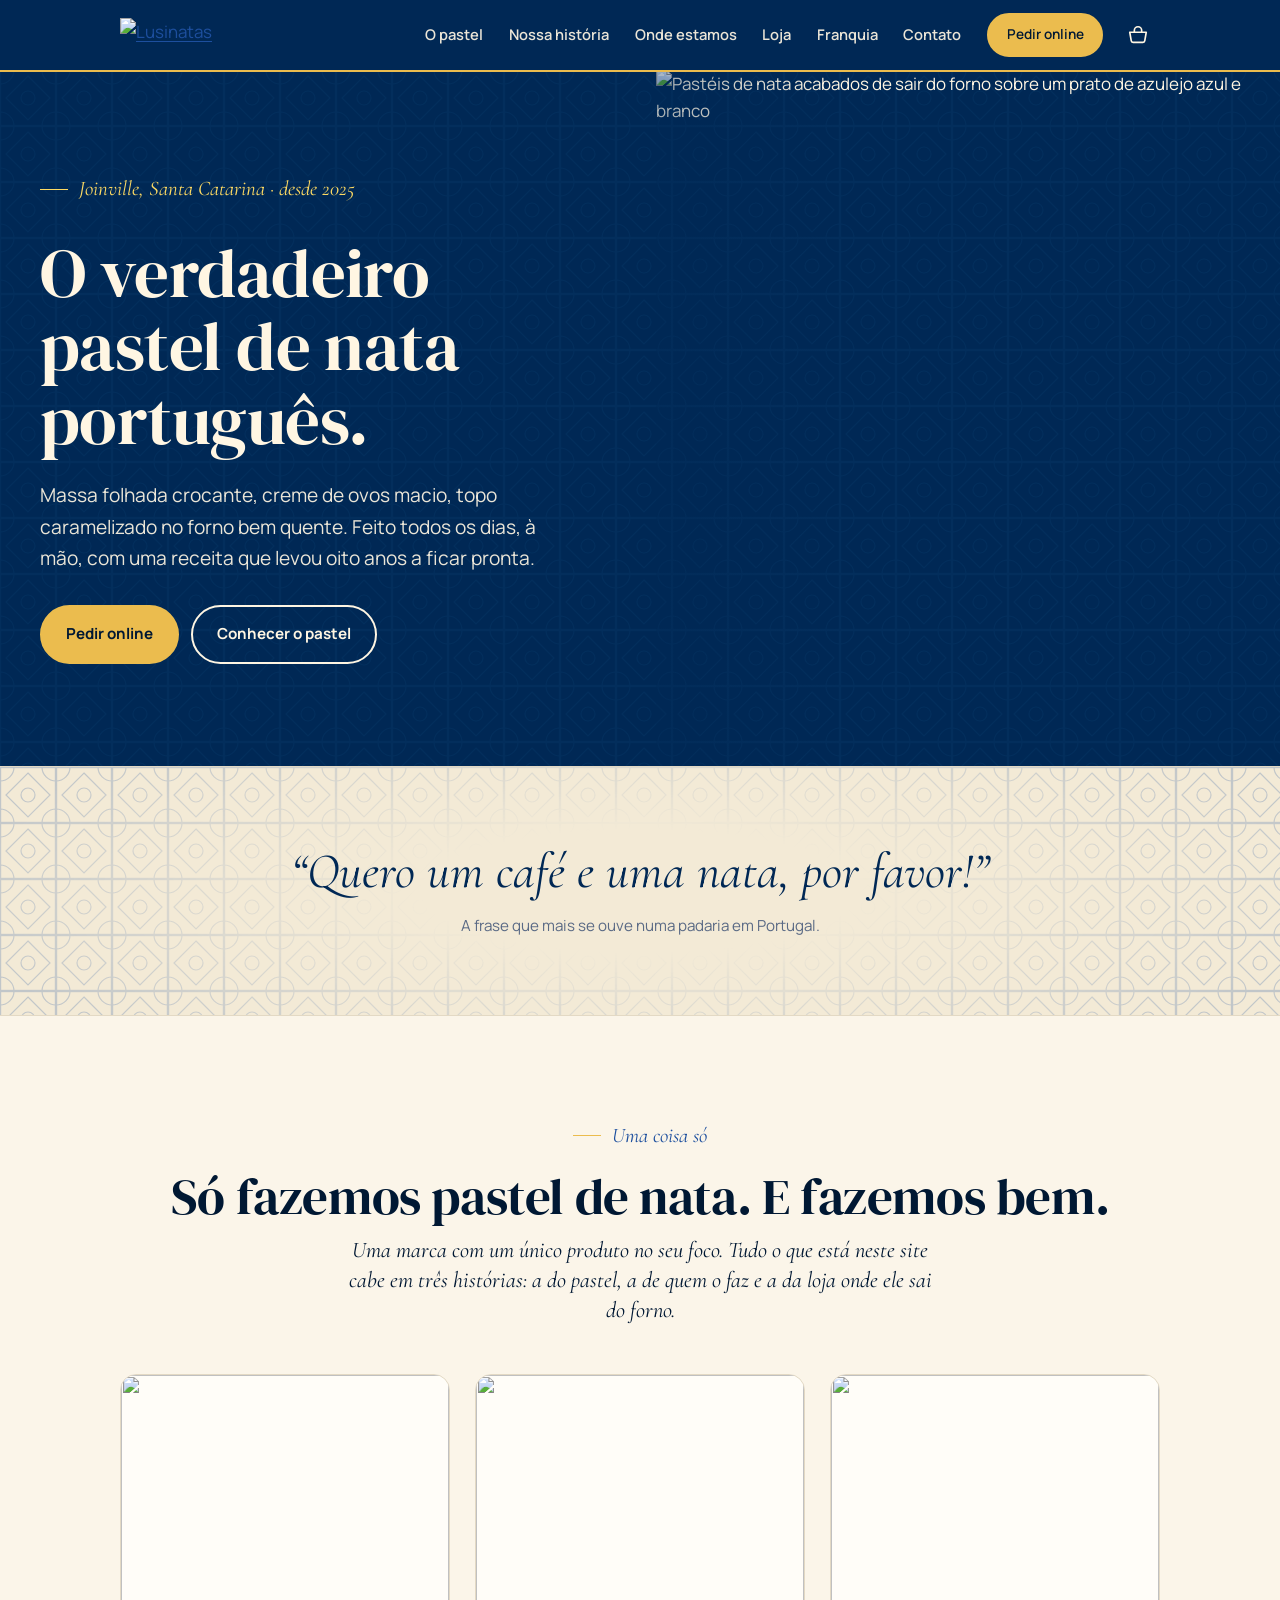
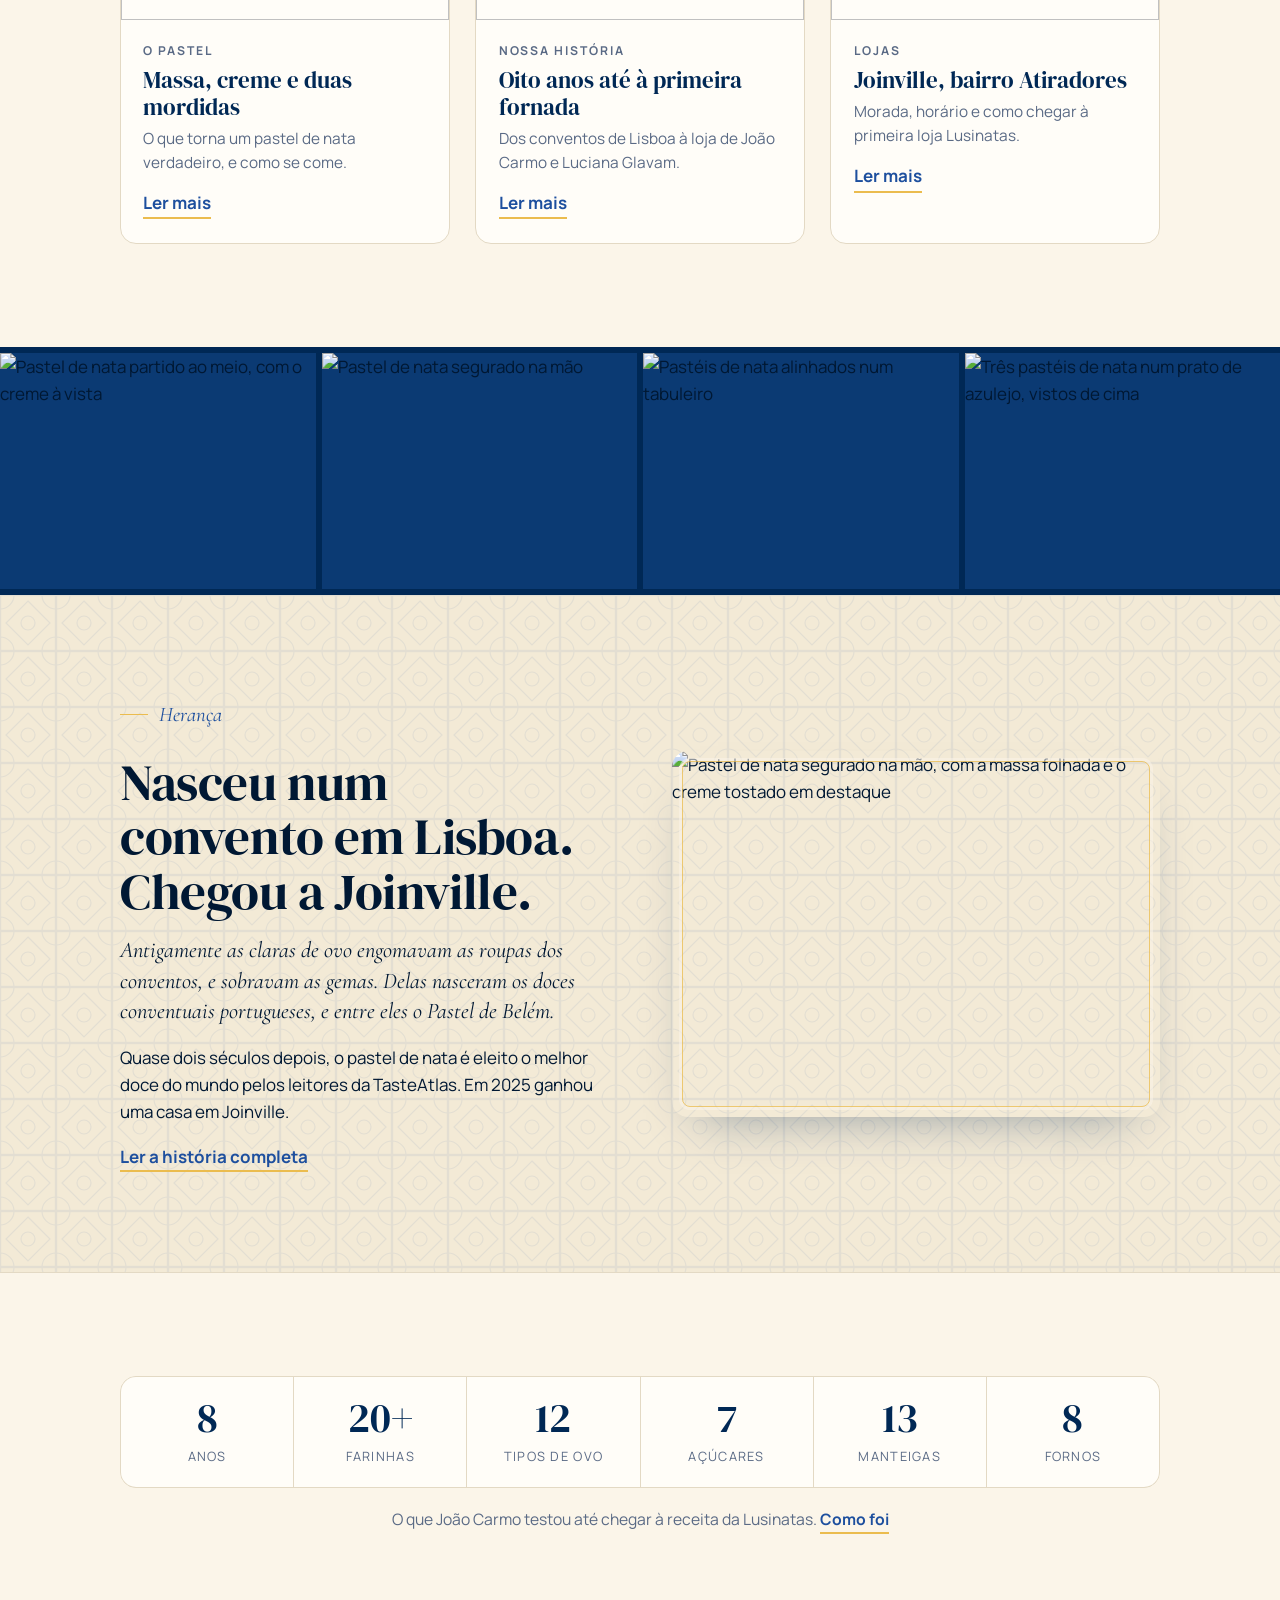
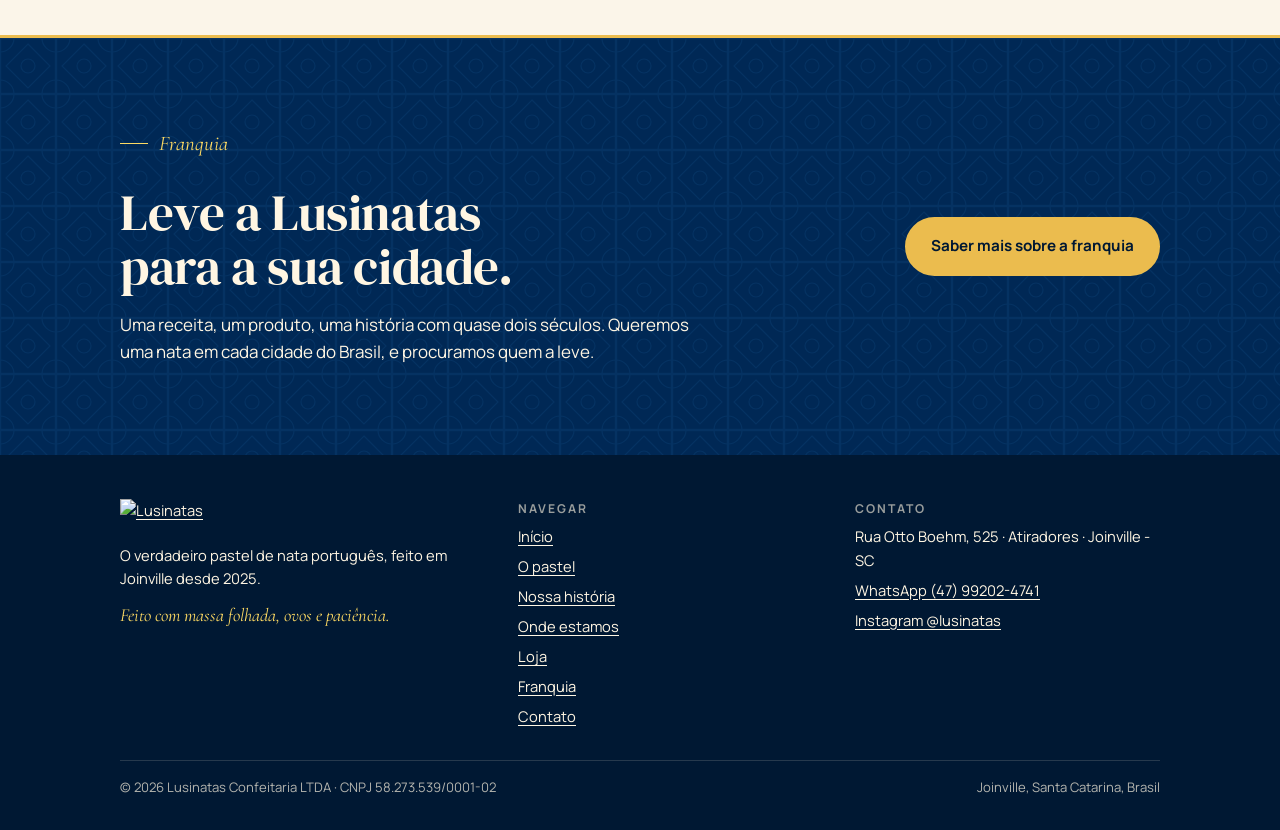
==== index.html @ d3a725b7 "Lusinatas: pré-visualização do site (HTML, imagens remotas)" ====
<!doctype html>
<html lang="pt-BR">
<head>
<meta charset="utf-8">
<meta name="viewport" content="width=device-width, initial-scale=1, viewport-fit=cover">
<title>Lusinatas · O verdadeiro pastel de nata português</title>
<meta name="description" content="Pastel de nata português feito à mão em Joinville. Massa folhada crocante, creme de ovos macio, uma receita de oito anos.">
<link rel="icon" href="https://lusinatas.com/wp-content/uploads/2025/08/cropped-favicon-270x270.webp" type="image/webp">
<link rel="preconnect" href="https://fonts.googleapis.com"><link rel="preconnect" href="https://fonts.gstatic.com" crossorigin><link rel="stylesheet" href="https://fonts.googleapis.com/css2?family=DM+Serif+Display&family=Manrope:wght@400;600;700&family=Cormorant+Garamond:ital,wght@1,500;1,600&display=swap">
<link rel="stylesheet" href="style.css">
</head>
<body>
<header class="topo">
  <div class="wrap">
    <a class="logo" href="index.html" aria-label="Lusinatas, início"><img src="https://lusinatas.com/wp-content/uploads/2025/08/logo-lusinatas-creme.png" alt="Lusinatas" width="428" height="138"></a>
    <nav aria-label="Principal" class="nav-desktop"><a href="pastel.html">O pastel</a><a href="historia.html">Nossa história</a><a href="lojas.html">Onde estamos</a><a href="loja.html">Loja</a><a href="franquia.html">Franquia</a><a href="contato.html">Contato</a><a class="btn btn-ouro" href="loja.html">Pedir online</a></nav>
    <a class="cesto" href="loja.html#carrinho" aria-label="O seu pedido"><svg viewBox="0 0 24 24" width="22" height="22" fill="none" stroke="currentColor" stroke-width="1.8" stroke-linecap="round" stroke-linejoin="round" aria-hidden="true"><path d="M3 9h18l-1.6 9.2a2 2 0 0 1-2 1.8H6.6a2 2 0 0 1-2-1.8L3 9z"/><path d="M8 9V7a4 4 0 0 1 8 0v2"/></svg><b class="cesto-n" hidden>0</b></a>
    <button class="hamb" type="button" aria-expanded="false" aria-controls="menu-movel" aria-label="Abrir menu"><span></span><span></span><span></span></button>
  </div>
  <div class="menu-movel" id="menu-movel" hidden>
    <a href="index.html">Início</a><a href="pastel.html">O pastel</a><a href="historia.html">Nossa história</a><a href="lojas.html">Onde estamos</a><a href="loja.html">Loja</a><a href="franquia.html">Franquia</a><a href="contato.html">Contato</a>
    <a class="destaque" href="https://wa.me/5547992024741?text=Ol%C3%A1!%20Vim%20pelo%20site%20da%20Lusinatas." target="_blank" rel="noopener">WhatsApp (47) 99202-4741</a>
    <a class="destaque" href="https://www.instagram.com/lusinatas/" target="_blank" rel="noopener">Instagram @lusinatas</a>
  </div>
</header>
<main>
<section class="heroi">
  <div class="wrap">
    <p class="eyebrow">Joinville, Santa Catarina · desde 2025</p>
    <h1>O verdadeiro pastel de nata português.</h1>
    <p class="lead">Massa folhada crocante, creme de ovos macio, topo caramelizado no forno bem quente. Feito todos os dias, à mão, com uma receita que levou oito anos a ficar pronta.</p>
    <div class="acoes">
      <a class="btn btn-ouro" href="loja.html">Pedir online</a>
      <a class="btn btn-linha" href="pastel.html">Conhecer o pastel</a>
    </div>
  </div>
  <div class="foto"><img src="https://lusinatas.com/wp-content/uploads/2025/09/lusinatas-slider-3.webp" width="1120" height="700" alt="Pastéis de nata acabados de sair do forno sobre um prato de azulejo azul e branco" fetchpriority="high" decoding="async"></div>
</section>

<figure class="citacao azulejo">
  <blockquote>“Quero um café e uma nata, por favor!”</blockquote>
  <figcaption>A frase que mais se ouve numa padaria em Portugal.</figcaption>
</figure>

<section class="seccao">
  <div class="wrap">
    <div class="cabeca cabeca-centro">
      <p class="eyebrow">Uma coisa só</p>
      <h2>Só fazemos pastel de nata. E fazemos bem.</h2>
      <p class="texto lede">Uma marca com um único produto no seu foco. Tudo o que está neste site cabe em três histórias: a do pastel, a de quem o faz e a da loja onde ele sai do forno.</p>
    </div>
    <div class="cartoes">
      <a class="cartao" href="pastel.html">
        <span class="cartao-foto"><img src="https://lusinatas.com/wp-content/uploads/2025/09/lusinatas-pasteis-de-nata-o-produto.webp" width="800" height="600" alt="" loading="lazy" decoding="async"></span>
        <span class="cartao-corpo">
          <span class="label">O pastel</span>
          <strong>Massa, creme e duas mordidas</strong>
          <span>O que torna um pastel de nata verdadeiro, e como se come.</span>
          <em>Ler mais</em>
        </span>
      </a>
      <a class="cartao" href="historia.html">
        <span class="cartao-foto"><img src="https://lusinatas.com/wp-content/uploads/2025/09/lusinatas-pasteis-de-nata-sobre.webp" width="800" height="600" alt="" loading="lazy" decoding="async"></span>
        <span class="cartao-corpo">
          <span class="label">Nossa história</span>
          <strong>Oito anos até à primeira fornada</strong>
          <span>Dos conventos de Lisboa à loja de João Carmo e Luciana Glavam.</span>
          <em>Ler mais</em>
        </span>
      </a>
      <a class="cartao" href="lojas.html">
        <span class="cartao-foto"><img src="https://lusinatas.com/wp-content/uploads/2025/09/lusinatas-com-cafe.webp" width="570" height="840" alt="" loading="lazy" decoding="async"></span>
        <span class="cartao-corpo">
          <span class="label">Lojas</span>
          <strong>Joinville, bairro Atiradores</strong>
          <span>Morada, horário e como chegar à primeira loja Lusinatas.</span>
          <em>Ler mais</em>
        </span>
      </a>
    </div>
  </div>
</section>

<section class="galeria" aria-label="Fotografias da fornada">
  <ul>
    <li><img src="https://lusinatas.com/wp-content/uploads/2025/09/lusinatas-slider-1.webp" width="1120" height="700" alt="Pastel de nata partido ao meio, com o creme à vista" loading="lazy" decoding="async"></li>
    <li><img src="https://lusinatas.com/wp-content/uploads/2025/09/lusinatas-pasteis-de-nata-o-produto.webp" width="800" height="600" alt="Pastel de nata segurado na mão" loading="lazy" decoding="async"></li>
    <li><img src="https://lusinatas.com/wp-content/uploads/2025/09/lusinatas-slider-2.webp" width="1120" height="700" alt="Pastéis de nata alinhados num tabuleiro" loading="lazy" decoding="async"></li>
    <li><img src="https://lusinatas.com/wp-content/uploads/2025/09/lusinatas-pasteis-de-nata-sobre.webp" width="800" height="600" alt="Três pastéis de nata num prato de azulejo, vistos de cima" loading="lazy" decoding="async"></li>
  </ul>
</section>

<section class="seccao azulejo">
  <div class="wrap">
    <div class="duas">
      <div class="stack">
        <p class="eyebrow">Herança</p>
        <h2>Nasceu num convento em Lisboa. Chegou a Joinville.</h2>
        <p class="texto lede">Antigamente as claras de ovo engomavam as roupas dos conventos, e sobravam as gemas. Delas nasceram os doces conventuais portugueses, e entre eles o Pastel de Belém.</p>
        <p class="texto">Quase dois séculos depois, o pastel de nata é eleito o melhor doce do mundo pelos leitores da TasteAtlas. Em 2025 ganhou uma casa em Joinville.</p>
        <p><a class="ligacao" href="historia.html">Ler a história completa</a></p>
      </div>
      <figure class="foto-r"><img src="https://lusinatas.com/wp-content/uploads/2025/09/lusinatas-pasteis-de-nata-o-produto.webp" width="800" height="600" alt="Pastel de nata segurado na mão, com a massa folhada e o creme tostado em destaque" loading="lazy" decoding="async"></figure>
    </div>
  </div>
</section>

<section class="seccao">
  <div class="wrap">
    <div class="numeros numeros-solto" aria-label="O que foi testado até chegar à receita">
      <div><b>8</b><span>anos</span></div>
      <div><b>20+</b><span>farinhas</span></div>
      <div><b>12</b><span>tipos de ovo</span></div>
      <div><b>7</b><span>açúcares</span></div>
      <div><b>13</b><span>manteigas</span></div>
      <div><b>8</b><span>fornos</span></div>
    </div>
    <p class="legenda-centro">O que João Carmo testou até chegar à receita da Lusinatas. <a class="ligacao" href="historia.html">Como foi</a></p>
  </div>
</section>

<section class="chamada">
  <div class="wrap">
    <div class="stack">
      <p class="eyebrow">Franquia</p>
      <h2>Leve a Lusinatas para a sua cidade.</h2>
      <p class="texto">Uma receita, um produto, uma história com quase dois séculos. Queremos uma nata em cada cidade do Brasil, e procuramos quem a leve.</p>
    </div>
    <div class="acoes">
      <a class="btn btn-ouro" href="franquia.html">Saber mais sobre a franquia</a>
    </div>
  </div>
</section>
</main>
<footer class="rodape">
  <div class="wrap">
    <div>
      <a class="logo" href="index.html"><img src="https://lusinatas.com/wp-content/uploads/2025/08/logo-lusinatas-creme.png" alt="Lusinatas" width="428" height="138"></a>
      <p>O verdadeiro pastel de nata português, feito em Joinville desde 2025.</p>
      <p class="assinatura">Feito com massa folhada, ovos e paciência.</p>
    </div>
    <div>
      <p class="label rodape-label">Navegar</p>
      <ul><li><a href="index.html">Início</a></li><li><a href="pastel.html">O pastel</a></li><li><a href="historia.html">Nossa história</a></li><li><a href="lojas.html">Onde estamos</a></li><li><a href="loja.html">Loja</a></li><li><a href="franquia.html">Franquia</a></li><li><a href="contato.html">Contato</a></li></ul>
    </div>
    <div>
      <p class="label rodape-label">Contato</p>
      <ul>
        <li>Rua Otto Boehm, 525 · Atiradores · Joinville - SC</li>
        <li><a href="https://wa.me/5547992024741" target="_blank" rel="noopener">WhatsApp (47) 99202-4741</a></li>
        <li><a href="https://www.instagram.com/lusinatas/" target="_blank" rel="noopener">Instagram @lusinatas</a></li>
      </ul>
    </div>
    <div class="fim">
      <span>© 2026 Lusinatas Confeitaria LTDA · CNPJ 58.273.539/0001-02</span>
      <span>Joinville, Santa Catarina, Brasil</span>
    </div>
  </div>
</footer>
<script>
(function(){
  var b=document.querySelector('.hamb'),m=document.getElementById('menu-movel');
  if(!b||!m)return;
  function fechar(){m.hidden=true;b.setAttribute('aria-expanded','false');b.setAttribute('aria-label','Abrir menu');document.documentElement.classList.remove('menu-aberto');}
  b.addEventListener('click',function(){
    if(!m.hidden){fechar();return;}
    m.hidden=false;b.setAttribute('aria-expanded','true');b.setAttribute('aria-label','Fechar menu');document.documentElement.classList.add('menu-aberto');
  });
  m.addEventListener('click',function(e){if(e.target.closest('a'))fechar();});
  window.addEventListener('keydown',function(e){if(e.key==='Escape')fechar();});
  window.addEventListener('hashchange',fechar);
})();
(function(){
  function badge(){
    var n=0; try{ var g=JSON.parse(localStorage.getItem('lusinatas-pedido')||'[]'); g.forEach(function(l){n+=l.qtd||0;}); }catch(e){}
    document.querySelectorAll('.cesto-n').forEach(function(b){ b.textContent=n; b.hidden=!n; if(n){ b.classList.remove('salta'); void b.offsetWidth; b.classList.add('salta'); } });
  }
  badge(); document.addEventListener('lusinatas:pedido',badge); window.addEventListener('storage',badge);
})();
</script></body>
</html>
---- style.css ----
/* Lusinatas — folha única. Tokens da marca vêm do site atual (Elementor):
   navy #002855 · azul #001489 · dourado #EBBC4E · creme-nata #FDDA63 · texto #001833.
   Fontes da marca: DM Serif Display · Manrope · Cormorant Garamond. */
:root{
  --creme:#FBF5E9;        /* fundo: creme de nata, não branco */
  --creme-2:#F3EAD6;      /* faixa alternada */
  --papel:#FFFDF8;        /* superfícies */
  --navy:#002855;         /* primária da marca */
  --navy-2:#0B3A73;       /* hover / gradiente */
  --azul:#1D4F9E;         /* azulejo, links */
  --ouro:#EBBC4E;         /* dourado do logótipo */
  --nata:#FDDA63;         /* creme queimado */
  --texto:#001833;
  --mudo:#5A6A85;         /* cinza puxado ao navy */
  --linha:#E3D9C4;
  --claro:#FFF6E3;        /* texto sobre navy */
  --sombra:0 24px 50px -28px rgba(0,40,85,.45);
  --r:16px;
  --gutter:clamp(16px,4vw,40px);
  --azulejo:url("data:image/svg+xml;utf8,<svg xmlns='http://www.w3.org/2000/svg' width='56' height='56' viewBox='0 0 56 56'><g fill='none' stroke='%231D4F9E' stroke-width='1.2' opacity='.55'><rect x='.6' y='.6' width='54.8' height='54.8'/><path d='M28 6 L50 28 L28 50 L6 28 Z'/><circle cx='28' cy='28' r='7'/><path d='M0 0 A14 14 0 0 1 14 0 A14 14 0 0 1 0 14 Z M56 0 A14 14 0 0 0 42 0 A14 14 0 0 0 56 14 Z M0 56 A14 14 0 0 0 14 56 A14 14 0 0 0 0 42 Z M56 56 A14 14 0 0 1 42 56 A14 14 0 0 1 56 42 Z'/></g></svg>");
  color-scheme:light;
}
@media (prefers-color-scheme:dark){
  :root:not([data-theme="light"]){
    --creme:#0C1A31; --creme-2:#10223F; --papel:#142A4D;
    --navy:#0F2B57; --navy-2:#173C74; --azul:#7FA6E6;
    --ouro:#EBBC4E; --nata:#FDDA63; --texto:#F4ECDA; --mudo:#B4BDCF; --linha:#26406A;
    --sombra:0 24px 50px -28px rgba(0,0,0,.8);
    --azulejo:url("data:image/svg+xml;utf8,<svg xmlns='http://www.w3.org/2000/svg' width='56' height='56' viewBox='0 0 56 56'><g fill='none' stroke='%237FA6E6' stroke-width='1.2' opacity='.35'><rect x='.6' y='.6' width='54.8' height='54.8'/><path d='M28 6 L50 28 L28 50 L6 28 Z'/><circle cx='28' cy='28' r='7'/><path d='M0 0 A14 14 0 0 1 14 0 A14 14 0 0 1 0 14 Z M56 0 A14 14 0 0 0 42 0 A14 14 0 0 0 56 14 Z M0 56 A14 14 0 0 0 14 56 A14 14 0 0 0 0 42 Z M56 56 A14 14 0 0 1 42 56 A14 14 0 0 1 56 42 Z'/></g></svg>");
    color-scheme:dark;
  }
}
:root[data-theme="dark"]{
  --creme:#0C1A31; --creme-2:#10223F; --papel:#142A4D;
  --navy:#0F2B57; --navy-2:#173C74; --azul:#7FA6E6;
  --ouro:#EBBC4E; --nata:#FDDA63; --texto:#F4ECDA; --mudo:#B4BDCF; --linha:#26406A;
  --sombra:0 24px 50px -28px rgba(0,0,0,.8);
  --azulejo:url("data:image/svg+xml;utf8,<svg xmlns='http://www.w3.org/2000/svg' width='56' height='56' viewBox='0 0 56 56'><g fill='none' stroke='%237FA6E6' stroke-width='1.2' opacity='.35'><rect x='.6' y='.6' width='54.8' height='54.8'/><path d='M28 6 L50 28 L28 50 L6 28 Z'/><circle cx='28' cy='28' r='7'/><path d='M0 0 A14 14 0 0 1 14 0 A14 14 0 0 1 0 14 Z M56 0 A14 14 0 0 0 42 0 A14 14 0 0 0 56 14 Z M0 56 A14 14 0 0 0 14 56 A14 14 0 0 0 0 42 Z M56 56 A14 14 0 0 1 42 56 A14 14 0 0 1 56 42 Z'/></g></svg>");
  color-scheme:dark;
}

*,*::before,*::after{box-sizing:border-box}
html{scroll-behavior:smooth;scroll-padding-top:80px}
html.menu-aberto{overflow:hidden}
@media (prefers-reduced-motion:reduce){html{scroll-behavior:auto} *{animation:none!important;transition:none!important}}
body{margin:0;background:var(--creme);color:var(--texto);font-family:"Manrope",system-ui,-apple-system,"Segoe UI",Roboto,sans-serif;font-size:17px;line-height:1.6;-webkit-font-smoothing:antialiased;overflow-x:clip}
img{max-width:100%;height:auto;display:block}
figure{margin:0}
a{color:var(--azul);text-underline-offset:.2em}
a:focus-visible,button:focus-visible{outline:3px solid var(--ouro);outline-offset:3px}
h1,h2,h3{font-family:"DM Serif Display",Georgia,"Times New Roman",serif;font-weight:400;line-height:1.06;margin:0;text-wrap:balance;letter-spacing:-.008em}
h1{font-size:clamp(2.5rem,5.4vw,4.5rem)}
h2{font-size:clamp(2rem,4.2vw,3.2rem)}
h3{font-size:1.35rem}
p{margin:0}
.wrap{width:min(1120px,100%);margin-inline:auto;padding-inline:var(--gutter)}
.texto{max-width:60ch}
.lede{font-family:"Cormorant Garamond",Georgia,serif;font-style:italic;font-size:1.4rem;line-height:1.35;color:var(--texto)}
.eyebrow{font-family:"Cormorant Garamond",Georgia,serif;font-style:italic;font-size:1.3rem;color:var(--azul);margin-bottom:.4rem;display:flex;align-items:center;gap:.7rem}
.eyebrow::before{content:"";width:28px;height:1px;background:var(--ouro);flex:none}
.label{font-size:.76rem;text-transform:uppercase;letter-spacing:.16em;font-weight:700;color:var(--mudo)}
.stack{display:grid;gap:1.1rem}
.btn{display:inline-flex;align-items:center;gap:.5rem;padding:.95rem 1.5rem;border-radius:999px;font-weight:700;text-decoration:none;font-size:.95rem;border:2px solid transparent;transition:transform .15s ease,background .15s ease,color .15s ease}
.btn:hover{transform:translateY(-1px)}
.btn-ouro{background:var(--ouro);color:#001833;border-color:var(--ouro)}
.btn-ouro:hover{background:var(--nata);border-color:var(--nata)}
.btn-linha{background:transparent;color:inherit;border-color:currentColor}
.btn-linha:hover{background:rgba(255,246,227,.1)}
.btn-navy{background:var(--navy);color:var(--claro);border-color:var(--navy)}
.btn-navy:hover{background:var(--navy-2)}

/* ---------- cabeçalho ---------- */
.topo{position:sticky;top:env(safe-area-inset-top,0px);z-index:30;background:var(--navy);color:var(--claro);box-shadow:0 2px 0 var(--ouro)}
.topo .wrap{display:flex;align-items:center;justify-content:space-between;gap:1rem;min-height:70px}
.topo .logo img{height:34px;width:auto}
.topo nav{display:flex;gap:clamp(.8rem,2vw,1.6rem);align-items:center}
.topo nav a[aria-current="page"]{color:var(--nata);text-decoration:underline;text-underline-offset:.45em;text-decoration-color:var(--ouro);text-decoration-thickness:2px}
.topo nav a{color:var(--claro);text-decoration:none;font-weight:600;font-size:.92rem;opacity:.92}
.topo nav a:hover{opacity:1;text-decoration:underline;text-underline-offset:.45em;text-decoration-color:var(--ouro);text-decoration-thickness:2px}
.topo nav .btn{padding:.6rem 1.1rem;font-size:.85rem;opacity:1;color:#001833}
.topo nav .btn:hover{text-decoration:none}
.hamb{display:none;width:44px;height:44px;border:0;background:transparent;border-radius:10px;padding:10px;cursor:pointer;flex-direction:column;justify-content:center;gap:5px;margin-right:-8px}
.hamb span{display:block;height:2px;background:var(--claro);border-radius:2px;transition:transform .2s ease,opacity .2s ease}
.hamb[aria-expanded="true"] span:nth-child(1){transform:translateY(7px) rotate(45deg)}
.hamb[aria-expanded="true"] span:nth-child(2){opacity:0}
.hamb[aria-expanded="true"] span:nth-child(3){transform:translateY(-7px) rotate(-45deg)}
.menu-movel{position:fixed;inset:calc(70px + env(safe-area-inset-top,0px)) 0 0 0;background:var(--navy);display:grid;align-content:start;gap:.2rem;padding:1.4rem var(--gutter) 2rem;z-index:29}
.menu-movel a{color:var(--claro);text-decoration:none;font-family:"DM Serif Display",Georgia,serif;font-size:2rem;padding:.55rem 0;border-bottom:1px solid rgba(255,246,227,.12)}
.menu-movel a.destaque{font-family:"Manrope",sans-serif;font-size:1rem;font-weight:700;color:var(--nata);border:0;padding:.4rem 0}
.menu-movel a.destaque:first-of-type{margin-top:1rem}
.menu-movel[hidden]{display:none}
@media (max-width:920px){
  .topo .nav-desktop{display:none}
  .hamb{display:flex}
}
@media (min-width:921px){.menu-movel{display:none!important}}

/* ---------- herói: texto sobre navy + fotografia ao lado ---------- */
.heroi{background:var(--navy);color:var(--claro);display:grid;grid-template-columns:minmax(0,1.05fr) minmax(0,1fr);position:relative;overflow:hidden}
.heroi::before{content:"";position:absolute;inset:0;background-image:var(--azulejo);background-size:56px 56px;opacity:.08;filter:brightness(2.4);pointer-events:none}
.heroi .wrap{position:relative;padding-block:clamp(3.5rem,8vw,7rem);display:grid;gap:1.5rem;align-content:center;padding-right:clamp(1.5rem,4vw,3.5rem)}
.heroi .eyebrow{color:var(--nata)}
.heroi .eyebrow::before{background:var(--nata)}
.heroi h1{max-width:14ch}
.heroi p.lead{font-size:clamp(1.05rem,1.5vw,1.2rem);max-width:44ch;opacity:.92;line-height:1.65}
.heroi .acoes{display:flex;flex-wrap:wrap;gap:.75rem;margin-top:.4rem}
.heroi .foto{position:relative;min-height:100%;overflow:hidden}
.heroi .foto img{width:100%;height:100%;object-fit:cover;object-position:55% 50%;animation:respirar 18s ease-in-out infinite alternate}
.heroi .foto::after{content:"";position:absolute;inset:0;background:linear-gradient(90deg,rgba(0,40,85,.35),transparent 30%);pointer-events:none}
@keyframes respirar{from{transform:scale(1)}to{transform:scale(1.06)}}
@media (max-width:820px){
  .heroi{grid-template-columns:1fr}
  .heroi .wrap{padding-block:clamp(2.8rem,8vw,4rem) 2.2rem;padding-right:var(--gutter)}
  .heroi .foto{aspect-ratio:4/3;min-height:0}
  .heroi .foto::after{background:linear-gradient(180deg,var(--navy),transparent 22%)}
}

/* ---------- faixa azulejo / citação ---------- */
.azulejo{background-color:var(--creme-2);position:relative;isolation:isolate}
.azulejo::before{content:"";position:absolute;inset:0;background-image:var(--azulejo);background-size:56px 56px;opacity:.14;z-index:-1;pointer-events:none}
.citacao.azulejo::before{opacity:.42;-webkit-mask-image:radial-gradient(ellipse 55% 80% at 50% 50%,transparent 30%,#000 100%);mask-image:radial-gradient(ellipse 55% 80% at 50% 50%,transparent 30%,#000 100%)}
.citacao{margin:0;text-align:center;padding-block:clamp(2.8rem,6vw,4.8rem);border-block:1px solid var(--linha)}
.citacao blockquote{margin:0;font-family:"Cormorant Garamond",Georgia,serif;font-style:italic;font-size:clamp(1.8rem,4.2vw,3.1rem);line-height:1.12;color:var(--navy);text-wrap:balance;padding-inline:var(--gutter)}
:root[data-theme="dark"] .citacao blockquote{color:var(--nata)}
@media (prefers-color-scheme:dark){:root:not([data-theme="light"]) .citacao blockquote{color:var(--nata)}}
.citacao figcaption{margin-top:.9rem;color:var(--mudo);font-size:.95rem;padding-inline:var(--gutter)}

/* ---------- secções ---------- */
.seccao{padding-block:clamp(3.6rem,8vw,6.8rem)}
.seccao + .seccao{border-top:1px solid var(--linha)}
.cabeca{display:grid;gap:.7rem;margin-bottom:clamp(1.8rem,4vw,3rem)}
.duas{display:grid;gap:clamp(1.8rem,5vw,4.5rem);align-items:center;grid-template-columns:1fr 1fr}
.duas.inv > :first-child{order:2}
@media (max-width:820px){.duas{grid-template-columns:1fr}.duas.inv > :first-child{order:0}}

/* fotografias com moldura de prato: linha creme + fio dourado */
.foto-r{position:relative;border-radius:var(--r);overflow:hidden;box-shadow:var(--sombra);aspect-ratio:4/3;max-width:100%}
.foto-r.alta{aspect-ratio:3/4}
.foto-r img{width:100%;height:100%;object-fit:cover;transition:transform .6s ease}
.foto-r:hover img{transform:scale(1.03)}
.foto-r::after{content:"";position:absolute;inset:10px;border:1px solid rgba(235,188,78,.75);border-radius:calc(var(--r) - 8px);pointer-events:none;box-shadow:0 0 0 3px rgba(251,245,233,.55)}

/* três pilares do pastel */
.pilares{display:grid;gap:1.4rem;grid-template-columns:repeat(3,1fr);margin-top:clamp(2.4rem,5vw,3.6rem)}
.pilar{padding:1.5rem 1.6rem;border-top:3px solid var(--ouro);background:var(--papel);border-radius:0 0 var(--r) var(--r)}
.pilar h3{margin-bottom:.5rem}
.pilar p{color:var(--mudo);font-size:.98rem}
.pilar .num{font-family:"Cormorant Garamond",Georgia,serif;font-style:italic;font-size:1.15rem;color:var(--azul)}
@media (max-width:820px){.pilares{grid-template-columns:1fr}}

/* canela */
.canela{display:flex;flex-wrap:wrap;gap:.8rem;align-items:center;margin-top:.4rem}
.canela .chip{padding:.5rem 1rem;border-radius:999px;border:1.5px solid var(--linha);background:var(--papel);font-weight:600;font-size:.9rem}

/* galeria da fornada: quatro fotografias, faixa inteira */
.galeria{background:var(--navy);padding-block:6px}
.galeria ul{list-style:none;margin:0;padding:0;display:grid;grid-template-columns:repeat(4,1fr);gap:6px}
.galeria li{aspect-ratio:4/3;overflow:hidden;background:var(--navy-2)}
.galeria img{width:100%;height:100%;object-fit:cover;transition:transform .6s ease}
.galeria li:hover img{transform:scale(1.04)}
@media (max-width:820px){
  .galeria ul{display:flex;overflow-x:auto;scroll-snap-type:x mandatory;-webkit-overflow-scrolling:touch;scrollbar-width:none}
  .galeria ul::-webkit-scrollbar{display:none}
  .galeria li{flex:0 0 78%;scroll-snap-align:center}
}

/* linha do tempo — é uma sequência real (anos), por isso leva marcadores */
.tempo{display:grid;grid-template-columns:repeat(5,1fr);gap:0;position:relative;margin:clamp(2.4rem,5vw,3.6rem) 0 0;padding:0}
.tempo::before{content:"";position:absolute;left:0;right:0;top:11px;height:2px;background:var(--linha)}
.tempo li{list-style:none;position:relative;padding:2rem 1.2rem 0 0}
.tempo li::before{content:"";position:absolute;top:4px;left:0;width:16px;height:16px;border-radius:50%;background:var(--ouro);border:3px solid var(--creme-2)}
.tempo .ano{font-family:"DM Serif Display",Georgia,serif;font-size:1.65rem;color:var(--navy);display:block;margin-bottom:.35rem}
:root[data-theme="dark"] .tempo .ano{color:var(--nata)}
@media (prefers-color-scheme:dark){:root:not([data-theme="light"]) .tempo .ano{color:var(--nata)}}
.tempo p{font-size:.95rem;color:var(--mudo)}
@media (max-width:820px){
  .tempo{grid-template-columns:1fr;gap:.2rem}
  .tempo::before{left:7px;right:auto;top:0;bottom:0;width:2px;height:auto}
  .tempo li{padding:0 0 1.6rem 2rem}
  .tempo li::before{top:.35rem}
}

/* receita — os números são o ponto desta secção */
.numeros{display:grid;grid-template-columns:repeat(6,1fr);gap:1px;background:var(--linha);border:1px solid var(--linha);border-radius:var(--r);overflow:hidden;margin-top:clamp(2.4rem,5vw,3.6rem)}
.numeros div{background:var(--papel);padding:1.3rem 1rem;text-align:center}
.numeros b{display:block;font-family:"DM Serif Display",Georgia,serif;font-weight:400;font-size:clamp(2rem,3.2vw,2.8rem);color:var(--navy);font-variant-numeric:tabular-nums;line-height:1}
:root[data-theme="dark"] .numeros b{color:var(--nata)}
@media (prefers-color-scheme:dark){:root:not([data-theme="light"]) .numeros b{color:var(--nata)}}
.numeros span{display:block;margin-top:.45rem;font-size:.8rem;color:var(--mudo);text-transform:uppercase;letter-spacing:.1em}
@media (max-width:820px){.numeros{grid-template-columns:repeat(3,1fr)}}
@media (max-width:420px){.numeros{grid-template-columns:repeat(2,1fr)}}

/* missão · visão · valores */
.mvv{display:grid;grid-template-columns:repeat(3,1fr);gap:1.4rem;margin-top:1.6rem}
.mvv div{padding:1.5rem 1.6rem;background:var(--navy);color:var(--claro);border-radius:var(--r);position:relative;overflow:hidden}
.mvv div::after{content:"";position:absolute;inset:0;background-image:var(--azulejo);background-size:56px 56px;opacity:.07;filter:brightness(2.4);pointer-events:none}
.mvv .label{color:var(--nata)}
.mvv p{margin-top:.5rem;font-family:"Cormorant Garamond",Georgia,serif;font-style:italic;font-size:1.4rem;line-height:1.25}
@media (max-width:820px){.mvv{grid-template-columns:1fr}}

.caixa{background:var(--papel);border:1px solid var(--linha);border-radius:var(--r);padding:1.6rem;display:grid;gap:1rem}

/* onde estamos */
.onde{display:grid;grid-template-columns:repeat(3,1fr);gap:1.4rem}
.onde .caixa{gap:.45rem}
.onde .caixa h3{margin-bottom:.2rem}
.onde address{font-style:normal;line-height:1.55}
.onde table{border-collapse:collapse;font-size:.98rem}
.onde td{padding:.15rem .8rem .15rem 0;font-variant-numeric:tabular-nums}
.onde td:first-child{color:var(--mudo)}
@media (max-width:820px){.onde{grid-template-columns:1fr}}

/* chamada franquia */
.chamada{background:var(--navy);color:var(--claro);position:relative;overflow:hidden;border-top:3px solid var(--ouro)}
.chamada::before{content:"";position:absolute;inset:0;background-image:var(--azulejo);background-size:56px 56px;opacity:.14;filter:brightness(2.2)}
.chamada .wrap{position:relative;padding-block:clamp(3.4rem,7vw,5.8rem);display:grid;gap:1.2rem;grid-template-columns:1.4fr 1fr;align-items:center}
.chamada .eyebrow{color:var(--nata)}
.chamada .eyebrow::before{background:var(--nata)}
.chamada .acoes{display:flex;gap:.75rem;flex-wrap:wrap;justify-content:flex-end}
@media (max-width:820px){.chamada .wrap{grid-template-columns:1fr}.chamada .acoes{justify-content:flex-start}}

/* rodapé */
.rodape{background:var(--texto);color:var(--claro);padding-block:2.8rem 2rem;font-size:.92rem}
:root[data-theme="dark"] .rodape{background:#07122A}
@media (prefers-color-scheme:dark){:root:not([data-theme="light"]) .rodape{background:#07122A}}
.rodape .wrap{display:grid;grid-template-columns:1.2fr 1fr 1fr;gap:2rem}
.rodape .logo img{height:30px;width:auto;margin-bottom:.9rem}
.rodape .rodape-label{color:rgba(255,246,227,.6);margin-bottom:.4rem}
.rodape .assinatura{font-family:"Cormorant Garamond",Georgia,serif;font-style:italic;font-size:1.15rem;color:var(--nata);margin-top:.6rem}
.rodape a{color:var(--claro)}
.rodape ul{list-style:none;padding:0;margin:0;display:grid;gap:.4rem}
.rodape .fim{grid-column:1/-1;border-top:1px solid rgba(255,246,227,.15);padding-top:1rem;color:rgba(255,246,227,.7);font-size:.82rem;display:flex;flex-wrap:wrap;gap:.6rem 1.4rem;justify-content:space-between}
@media (max-width:820px){.rodape .wrap{grid-template-columns:1fr}}

/* ---------- página franquia ---------- */
.porques{display:grid;grid-template-columns:repeat(2,1fr);gap:1.4rem}
.porques .caixa{gap:.5rem}
.porques h3{display:flex;gap:.6rem;align-items:baseline}
.porques h3 i{font-family:"Cormorant Garamond",Georgia,serif;font-style:italic;color:var(--ouro);font-size:1.1rem}
@media (max-width:820px){.porques{grid-template-columns:1fr}}
.passos{list-style:none;margin:0;padding:0;display:grid;grid-template-columns:repeat(4,1fr);gap:1.2rem;counter-reset:passo}
.passos li{counter-increment:passo;padding:1.4rem 1.5rem;background:var(--papel);border:1px solid var(--linha);border-radius:var(--r);display:grid;gap:.4rem;align-content:start}
.passos li::before{content:counter(passo);font-family:"DM Serif Display",Georgia,serif;font-size:2.2rem;color:var(--ouro);line-height:1}
.passos b{font-size:1.05rem}
.passos p{color:var(--mudo);font-size:.95rem}
@media (max-width:820px){.passos{grid-template-columns:1fr 1fr}}
@media (max-width:480px){.passos{grid-template-columns:1fr}}
.perfil{list-style:none;padding:0;margin:.4rem 0 0;display:grid;gap:.7rem}
.perfil li{padding-left:1.6rem;position:relative}
.perfil li::before{content:"";position:absolute;left:0;top:.55em;width:10px;height:10px;background:var(--ouro);transform:rotate(45deg)}

/* ---------- páginas interiores ---------- */
.heroi-int{background:var(--creme-2);border-bottom:1px solid var(--linha);position:relative;isolation:isolate}
.heroi-int::before{content:"";position:absolute;inset:0;background-image:var(--azulejo);background-size:56px 56px;opacity:.12;z-index:-1}
.heroi-int .wrap{display:grid;grid-template-columns:1.1fr .9fr;gap:clamp(2rem,5vw,5rem);align-items:center;padding-block:clamp(3rem,7vw,5.5rem)}
.heroi-int h1{max-width:14ch}
.heroi-int .lead{font-size:clamp(1.05rem,1.5vw,1.2rem);max-width:52ch;color:var(--texto);line-height:1.65}
.heroi-int .foto-r.alta{max-height:520px;justify-self:end;width:min(100%,420px)}
.heroi-int.heroi-curto .wrap{grid-template-columns:1fr}
@media (max-width:820px){
  .heroi-int .wrap{grid-template-columns:1fr}
  .heroi-int .foto-r.alta{justify-self:stretch;width:100%;aspect-ratio:4/3;max-height:none}
}
.cabeca-centro{text-align:center;justify-items:center}
.cabeca-centro .eyebrow{justify-content:center}
.cabeca-centro .texto{margin-inline:auto}
.ligacao{font-weight:700;color:var(--azul);text-decoration:none;border-bottom:2px solid var(--ouro);padding-bottom:.1em}
.ligacao:hover{border-color:var(--azul)}
.legenda-centro{text-align:center;color:var(--mudo);margin-top:1.2rem;font-size:.98rem}
.numeros-solto{margin-top:0}
.numeros-coluna{grid-template-columns:repeat(2,1fr);margin-top:0;align-self:stretch}
@media (max-width:820px){.numeros-coluna{grid-template-columns:repeat(3,1fr)}}

/* cartões para as páginas (início) */
.cartoes{display:grid;grid-template-columns:repeat(3,1fr);gap:1.6rem}
.cartao{display:grid;grid-template-rows:auto 1fr;background:var(--papel);border:1px solid var(--linha);border-radius:var(--r);overflow:hidden;text-decoration:none;color:inherit;transition:transform .25s ease,box-shadow .25s ease}
.cartao:hover{transform:translateY(-3px);box-shadow:var(--sombra)}
.cartao-foto{display:block;aspect-ratio:4/3;overflow:hidden}
.cartao-foto img{width:100%;height:100%;object-fit:cover;transition:transform .6s ease}
.cartao:hover .cartao-foto img{transform:scale(1.04)}
.cartao-corpo{display:grid;gap:.4rem;padding:1.3rem 1.4rem 1.5rem;align-content:start}
.cartao-corpo strong{font-family:"DM Serif Display",Georgia,serif;font-weight:400;font-size:1.45rem;line-height:1.15;color:var(--navy)}
:root[data-theme="dark"] .cartao-corpo strong{color:var(--nata)}
@media (prefers-color-scheme:dark){:root:not([data-theme="light"]) .cartao-corpo strong{color:var(--nata)}}
.cartao-corpo span:not(.label){color:var(--mudo);font-size:.96rem}
.cartao-corpo em{font-style:normal;font-weight:700;color:var(--azul);margin-top:.4rem;border-bottom:2px solid var(--ouro);justify-self:start;padding-bottom:.1em}
@media (max-width:820px){.cartoes{grid-template-columns:1fr}}

/* anatomia do pastel: três camadas, de cima para baixo */
.camadas{list-style:none;margin:0;padding:0;display:grid;grid-template-columns:repeat(3,1fr);gap:1.4rem}
.camadas li{position:relative;padding:1.6rem 1.6rem 1.7rem;background:var(--papel);border:1px solid var(--linha);border-radius:var(--r);display:grid;gap:.45rem;align-content:start}
.camadas li::before{content:"";position:absolute;left:0;right:0;top:0;height:6px;border-radius:var(--r) var(--r) 0 0}
.camadas li:nth-child(1)::before{background:linear-gradient(90deg,#7A3B12,#C87A2C,#7A3B12)}
.camadas li:nth-child(2)::before{background:var(--nata)}
.camadas li:nth-child(3)::before{background:linear-gradient(90deg,#E8C98A,#F3E2BD,#E8C98A)}
.camada-n{font-family:"Cormorant Garamond",Georgia,serif;font-style:italic;font-size:1.15rem;color:var(--azul)}
.camadas p{color:var(--mudo);font-size:.98rem}
@media (max-width:820px){.camadas{grid-template-columns:1fr}}

/* loja */
.loja{display:grid;grid-template-columns:1fr 1fr;gap:clamp(2rem,5vw,4.5rem);align-items:center}
.loja-info{display:grid;gap:1.1rem}
.loja-info address{font-style:normal;font-size:1.1rem;color:var(--mudo)}
.horario{border-collapse:collapse;font-size:1rem}
.horario caption{text-align:left;padding-bottom:.4rem}
.horario td{padding:.3rem 1.2rem .3rem 0;font-variant-numeric:tabular-nums;border-bottom:1px dashed var(--linha)}
.horario td:first-child{color:var(--mudo)}
.loja .acoes{display:flex;flex-wrap:wrap;gap:.75rem;margin-top:.4rem}
.loja-mapa{position:relative;display:grid;place-items:center;aspect-ratio:1/1;border-radius:var(--r);background-color:var(--creme-2);background-image:var(--azulejo);background-size:56px 56px;box-shadow:var(--sombra);text-decoration:none;color:var(--navy);overflow:hidden;border:1px solid var(--linha)}
.loja-mapa::before{content:"";position:absolute;inset:0;background:radial-gradient(circle at 50% 50%,rgba(251,245,233,.95) 0,rgba(251,245,233,.85) 22%,rgba(251,245,233,.15) 60%)}
.pino{position:relative;width:26px;height:26px;background:var(--ouro);border:4px solid var(--navy);border-radius:50% 50% 50% 0;transform:rotate(-45deg);margin-bottom:.8rem;box-shadow:0 8px 16px -8px rgba(0,0,0,.5)}
.mapa-texto{position:relative;text-align:center;font-family:"DM Serif Display",Georgia,serif;font-size:1.5rem;line-height:1.2}
.mapa-texto small{font-family:"Manrope",sans-serif;font-size:.9rem;color:var(--mudo);font-weight:600}
:root[data-theme="dark"] .loja-mapa{color:var(--nata)}
:root[data-theme="dark"] .loja-mapa::before{background:radial-gradient(circle at 50% 50%,rgba(12,26,49,.95) 0,rgba(12,26,49,.85) 22%,rgba(12,26,49,.15) 60%)}
@media (prefers-color-scheme:dark){:root:not([data-theme="light"]) .loja-mapa{color:var(--nata)} :root:not([data-theme="light"]) .loja-mapa::before{background:radial-gradient(circle at 50% 50%,rgba(12,26,49,.95) 0,rgba(12,26,49,.85) 22%,rgba(12,26,49,.15) 60%)}}
@media (max-width:820px){.loja{grid-template-columns:1fr}.loja-mapa{aspect-ratio:4/3}}

/* contato */
.contatos{display:grid;grid-template-columns:repeat(2,1fr);gap:1.4rem}
.contato{text-decoration:none;color:inherit;gap:.35rem;transition:transform .25s ease,box-shadow .25s ease}
.contato:hover{transform:translateY(-3px);box-shadow:var(--sombra)}
.contato strong{font-family:"DM Serif Display",Georgia,serif;font-weight:400;font-size:1.5rem;color:var(--navy);line-height:1.15}
:root[data-theme="dark"] .contato strong{color:var(--nata)}
@media (prefers-color-scheme:dark){:root:not([data-theme="light"]) .contato strong{color:var(--nata)}}
.contato span:not(.label){color:var(--mudo);font-size:.96rem}
@media (max-width:820px){.contatos{grid-template-columns:1fr}}

/* perguntas frequentes */
.faq{margin:0;display:grid;grid-template-columns:repeat(2,1fr);gap:1.4rem}
.faq div{background:var(--papel);border:1px solid var(--linha);border-radius:var(--r);padding:1.4rem 1.5rem}
.faq dt{font-family:"DM Serif Display",Georgia,serif;font-size:1.3rem;color:var(--navy);margin-bottom:.5rem}
:root[data-theme="dark"] .faq dt{color:var(--nata)}
@media (prefers-color-scheme:dark){:root:not([data-theme="light"]) .faq dt{color:var(--nata)}}
.faq dd{margin:0;color:var(--mudo);font-size:.98rem}
@media (max-width:820px){.faq{grid-template-columns:1fr}}

/* ---------- cesto no cabeçalho ---------- */
.cesto{position:relative;display:inline-flex;align-items:center;justify-content:center;width:44px;height:44px;border-radius:50%;color:var(--claro);text-decoration:none;margin-left:.2rem}
.cesto:hover{background:rgba(255,246,227,.1)}
.cesto-n{position:absolute;top:2px;right:0;min-width:18px;height:18px;padding:0 5px;border-radius:999px;background:var(--ouro);color:#001833;font-size:.72rem;font-weight:800;display:grid;place-items:center;line-height:1}
.cesto-n[hidden]{display:none}
.cesto-n.salta{animation:salta .35s ease}
@keyframes salta{0%{transform:scale(1)}40%{transform:scale(1.35)}100%{transform:scale(1)}}
.topo .wrap{gap:.6rem}
.topo .nav-desktop{margin-left:auto}

/* ---------- navegação anterior · seguinte ---------- */
.pn{border-top:1px solid var(--linha);background:var(--creme-2)}
.pn .wrap{display:flex;justify-content:space-between;gap:1rem;padding-block:1.4rem}
.pn a{display:grid;gap:.1rem;text-decoration:none;color:var(--navy);font-family:"DM Serif Display",Georgia,serif;font-size:1.35rem;line-height:1.1}
.pn a small{font-family:"Manrope",sans-serif;font-size:.72rem;text-transform:uppercase;letter-spacing:.14em;font-weight:700;color:var(--mudo)}
.pn a:hover span{text-decoration:underline;text-underline-offset:.2em;text-decoration-color:var(--ouro)}
.pn-seg{text-align:right}
.pn-seg span::after{content:" →"}
.pn-ant span::before{content:"← "}
:root[data-theme="dark"] .pn a{color:var(--nata)}
@media (prefers-color-scheme:dark){:root:not([data-theme="light"]) .pn a{color:var(--nata)}}

/* ---------- loja online ---------- */
.heroi-loja .wrap{grid-template-columns:1.1fr .9fr;align-items:end}
@media (max-width:820px){.heroi-loja .wrap{grid-template-columns:1fr}}
.como{list-style:none;margin:0;padding:0;display:grid;gap:.6rem;justify-self:end;width:100%;max-width:380px}
.como li{display:grid;grid-template-columns:auto 1fr;grid-template-rows:auto auto;column-gap:.9rem;align-items:center;background:var(--papel);border:1px solid var(--linha);border-radius:12px;padding:.7rem 1rem}
.como li b{grid-row:1/3;font-family:"DM Serif Display",Georgia,serif;font-weight:400;font-size:1.6rem;color:var(--ouro);line-height:1}
.como li span{font-weight:700;font-size:.95rem}
.como li small{color:var(--mudo);font-size:.82rem}
@media (max-width:820px){.como{max-width:none;justify-self:stretch}}

.loja-online .wrap{display:grid;gap:1.4rem}
.config{display:grid;grid-template-columns:1.05fr 1fr;background:var(--papel);border:1px solid var(--linha);border-radius:var(--r);overflow:hidden;box-shadow:var(--sombra)}
.config-foto{position:relative;background:var(--creme-2);min-height:100%}
.config-foto img{width:100%;height:100%;object-fit:cover;transition:opacity .3s ease}
.config-foto img.troca{opacity:.35}
.selo{position:absolute;left:1rem;top:1rem;background:var(--navy);color:var(--claro);font-weight:700;font-size:.82rem;padding:.4rem .8rem;border-radius:999px;letter-spacing:.04em}
.config-corpo{padding:1.6rem 1.7rem 1.7rem;display:grid;gap:1rem;align-content:start}
.config-corpo h2{font-size:clamp(1.8rem,3vw,2.4rem)}
@media (max-width:820px){.config{grid-template-columns:1fr}.config-foto{aspect-ratio:4/3;min-height:0}}
.produto-desc{color:var(--mudo);font-size:.97rem}
.opcoes{border:0;padding:0;margin:0;display:grid;gap:.5rem}
.opcoes legend{padding:0;margin-bottom:.4rem}
.chips{display:flex;flex-wrap:wrap;gap:.5rem}
.chips label{cursor:pointer;position:relative}
.chips input{position:absolute;opacity:0;width:1px;height:1px}
.chips span{display:inline-flex;flex-direction:column;align-items:center;gap:.05rem;min-width:58px;padding:.5rem .8rem;border-radius:12px;border:1.5px solid var(--linha);background:var(--creme);font-weight:600;font-size:.9rem;line-height:1.2;transition:border-color .15s,background .15s,transform .15s}
.chips span:hover{border-color:var(--navy)}
.chips span b{font-family:"DM Serif Display",Georgia,serif;font-weight:400;font-size:1.3rem}
.chips span small{font-size:.72rem;color:var(--mudo);font-variant-numeric:tabular-nums}
.chips input:checked + span{border-color:var(--navy);background:var(--navy);color:var(--claro);transform:translateY(-1px)}
.chips input:checked + span small{color:var(--nata)}
.chips input:focus-visible + span{outline:3px solid var(--ouro);outline-offset:2px}
.chips-2 span,.chips-3 span,.chips-quando span{flex-direction:row;padding:.6rem 1rem}
.dica{font-size:.88rem;color:var(--mudo)}
.config-acao{display:grid;grid-template-columns:1fr auto;gap:.8rem 1rem;align-items:center;margin-top:.4rem;border-top:1px dashed var(--linha);padding-top:1rem}
.config-preco{display:grid;line-height:1.15}
.config-preco small{color:var(--mudo);font-size:.85rem}
.config-acao .btn{grid-column:1/-1;justify-content:center}
.preco{font-family:"DM Serif Display",Georgia,serif;font-size:1.45rem;color:var(--navy);font-variant-numeric:tabular-nums;white-space:nowrap}
:root[data-theme="dark"] .preco{color:var(--nata)}
@media (prefers-color-scheme:dark){:root:not([data-theme="light"]) .preco{color:var(--nata)}}
.stepper{display:inline-flex;align-items:center;gap:.2rem;border:1.5px solid var(--navy);border-radius:999px;padding:.15rem}
.stepper button{width:32px;height:32px;border-radius:50%;border:0;background:transparent;color:var(--navy);font-size:1.15rem;line-height:1;cursor:pointer}
.stepper button:hover{background:var(--navy);color:var(--claro)}
.stepper b{min-width:1.6em;text-align:center;font-variant-numeric:tabular-nums;font-size:.95rem}
:root[data-theme="dark"] .stepper{border-color:var(--claro)} :root[data-theme="dark"] .stepper button{color:var(--claro)}
@media (prefers-color-scheme:dark){:root:not([data-theme="light"]) .stepper{border-color:var(--claro)} :root:not([data-theme="light"]) .stepper button{color:var(--claro)}}

.grupo-cab{display:flex;align-items:baseline;gap:.8rem;margin-top:1.2rem}
.grupo-titulo{font-size:1.7rem}
.etiqueta{font-family:"Cormorant Garamond",Georgia,serif;font-style:italic;font-size:1.05rem;color:var(--azul)}
.cards-prod{display:grid;grid-template-columns:1fr 1fr;gap:1.2rem}
@media (max-width:640px){.cards-prod{grid-template-columns:1fr}}
.prod{background:var(--papel);border:1px solid var(--linha);border-radius:var(--r);overflow:hidden;transition:box-shadow .25s,transform .25s}
.cards-prod .prod:hover{box-shadow:var(--sombra);transform:translateY(-2px)}
.prod-foto{aspect-ratio:4/3;overflow:hidden;background:var(--creme-2)}
.prod-foto img{width:100%;height:100%;object-fit:cover;transition:transform .6s ease}
.prod:hover .prod-foto img{transform:scale(1.04)}
.prod-corpo{padding:1.2rem 1.4rem 1.4rem;display:grid;gap:.6rem}
.prod-corpo h3{font-size:1.3rem}
.prod-acao{display:flex;justify-content:space-between;align-items:center;gap:1rem;flex-wrap:wrap;margin-top:.2rem}
.prod .btn-linha{color:var(--navy);border-color:var(--navy);padding:.6rem 1.1rem;font-size:.9rem}
.prod .btn-linha:hover{background:var(--navy);color:var(--claro)}
:root[data-theme="dark"] .prod .btn-linha{color:var(--claro);border-color:var(--claro)}
@media (prefers-color-scheme:dark){:root:not([data-theme="light"]) .prod .btn-linha{color:var(--claro);border-color:var(--claro)}}
.bebidas{list-style:none;margin:0;padding:0;background:var(--papel);border:1px solid var(--linha);border-radius:var(--r);overflow:hidden}
.bebidas li{display:grid;grid-template-columns:1fr auto auto;gap:1rem;align-items:center;padding:.7rem 1.2rem;border-bottom:1px dashed var(--linha);border-radius:0}
.bebidas li:last-child{border-bottom:0}
.bebidas .preco{font-size:1.05rem}
.bebidas .acao-slot{min-width:104px;display:flex;justify-content:flex-end}
.rever{display:flex;justify-content:space-between;align-items:center;gap:1rem;flex-wrap:wrap;background:var(--navy);color:var(--claro);border-radius:var(--r);padding:1.1rem 1.4rem}
.rever b{display:block;font-family:"DM Serif Display",Georgia,serif;font-weight:400;font-size:1.3rem}
.rever span{color:rgba(255,246,227,.8);font-size:.9rem}
.rever[hidden]{display:none}

/* gaveta do pedido */
html.gaveta-aberta{overflow:hidden}
.gaveta-fundo{position:fixed;inset:0;background:rgba(0,24,51,.55);z-index:40;backdrop-filter:blur(2px)}
.gaveta-fundo[hidden]{display:none}
.gaveta{position:fixed;top:0;right:0;bottom:0;width:min(460px,100%);background:var(--creme);z-index:41;display:grid;grid-template-rows:auto 1fr auto;transform:translateX(100%);transition:transform .28s ease;box-shadow:-20px 0 50px -30px rgba(0,0,0,.5);padding-top:env(safe-area-inset-top,0px)}
.gaveta.aberta{transform:translateX(0)}
.gaveta-topo{display:flex;justify-content:space-between;align-items:center;padding:1.1rem 1.4rem .9rem;border-bottom:1px solid var(--linha);background:var(--papel)}
.gaveta-topo h2{font-size:1.5rem}
.fechar{width:40px;height:40px;border-radius:50%;border:1.5px solid var(--linha);background:transparent;font-size:1.5rem;line-height:1;cursor:pointer;color:inherit}
.fechar:hover{border-color:var(--navy)}
.gaveta-corpo{overflow-y:auto;padding:1rem 1.4rem 1.4rem;display:grid;gap:1.2rem;align-content:start}
.passo{display:grid;gap:.7rem;background:var(--papel);border:1px solid var(--linha);border-radius:var(--r);padding:1rem 1.1rem 1.1rem}
.passo[hidden]{display:none}
.passo h3{font-size:1.05rem;display:flex;align-items:center;gap:.6rem}
.passo h3 i{font-style:normal;font-family:"DM Serif Display",Georgia,serif;width:26px;height:26px;border-radius:50%;background:var(--ouro);color:#001833;display:grid;place-items:center;font-size:.95rem}
.vazio{display:grid;gap:.8rem;justify-items:center;text-align:center;padding:1.5rem 0}
.vazio img{width:60%;border-radius:var(--r)}
.vazio[hidden]{display:none}
.linhas{list-style:none;margin:0;padding:0;display:grid}
.linhas li{display:grid;grid-template-columns:52px 1fr auto;grid-template-rows:auto auto;gap:.2rem .8rem;align-items:center;padding:.7rem 0;border-bottom:1px dashed var(--linha);font-size:.93rem}
.linhas li:last-child{border-bottom:0}
.linha-img{grid-row:1/3;width:52px;height:52px;border-radius:10px;background:var(--creme-2);overflow:hidden}
.linha-img img{width:100%;height:100%;object-fit:cover}
.linha-info{display:grid;line-height:1.25}
.linha-info small{color:var(--mudo)}
.linhas .stepper{grid-column:2;justify-self:start;transform:scale(.9);transform-origin:left center}
.linha-preco{grid-column:3;grid-row:1/3;font-variant-numeric:tabular-nums;white-space:nowrap;font-weight:700}
.entrega-gratis{display:grid;gap:.4rem}
.entrega-gratis[hidden]{display:none}
.barra{height:8px;border-radius:999px;background:var(--creme-2);overflow:hidden}
.barra span{display:block;height:100%;width:0;background:linear-gradient(90deg,var(--ouro),var(--nata));transition:width .3s ease}
.entrega-gratis p{font-size:.85rem;color:var(--mudo)}
.sugestao{display:grid;grid-template-columns:56px 1fr auto;gap:.8rem;align-items:center;background:var(--creme-2);border-radius:12px;padding:.7rem .8rem}
.sugestao[hidden]{display:none}
.sugestao img{width:56px;height:56px;object-fit:cover;border-radius:10px}
.sugestao b{display:block;font-size:.92rem}
.sugestao span{font-size:.8rem;color:var(--mudo)}
.sugestao .btn{padding:.5rem .9rem;font-size:.85rem;color:var(--navy);border-color:var(--navy)}
.mini-nota{font-size:.84rem;color:var(--mudo)}
.campos{display:grid;grid-template-columns:1fr 1fr;gap:.7rem}
.campos[hidden]{display:none}
.campo{display:grid;gap:.3rem}
.campo-2{grid-column:1/-1}
.campo input{font:inherit;padding:.65rem .85rem;border-radius:10px;border:1.5px solid var(--linha);background:var(--creme);color:inherit;width:100%}
.campo input:focus{outline:3px solid var(--ouro);outline-offset:1px;border-color:var(--navy)}
.campo[hidden]{display:none}
.gaveta-pe{padding:1rem 1.4rem;padding-bottom:calc(1rem + env(safe-area-inset-bottom,0px));border-top:1px solid var(--linha);background:var(--papel);display:grid;gap:.6rem}
.gaveta-pe[hidden]{display:none}
.totais{display:flex;justify-content:space-between;align-items:baseline}
.totais strong{font-family:"DM Serif Display",Georgia,serif;font-weight:400;font-size:1.6rem;color:var(--navy);font-variant-numeric:tabular-nums}
:root[data-theme="dark"] .totais strong{color:var(--nata)}
@media (prefers-color-scheme:dark){:root:not([data-theme="light"]) .totais strong{color:var(--nata)}}
.btn-largo{width:100%;justify-content:center}
.btn[disabled]{opacity:.45;cursor:not-allowed;transform:none}
.ligacao-peq{font-size:.84rem;color:var(--mudo);text-align:center}
@media (max-width:640px){.gaveta{width:100%}.campos{grid-template-columns:1fr}}

/* toast + barra móvel */
.toast{position:fixed;left:50%;bottom:calc(1.2rem + env(safe-area-inset-bottom,0px));transform:translateX(-50%);z-index:39;background:var(--navy);color:var(--claro);border-radius:999px;padding:.6rem .6rem .6rem 1.2rem;display:flex;align-items:center;gap:.9rem;box-shadow:0 14px 30px -12px rgba(0,0,0,.5);font-size:.92rem;max-width:calc(100% - 2rem);animation:sobe .25s ease}
.toast[hidden]{display:none}
.toast button{border:0;border-radius:999px;background:var(--ouro);color:#001833;font-weight:700;padding:.5rem .9rem;cursor:pointer;font:inherit;font-weight:700;white-space:nowrap}
@keyframes sobe{from{transform:translate(-50%,12px);opacity:0}to{transform:translate(-50%,0);opacity:1}}
.barra-movel{display:none}
@media (max-width:920px){
  .barra-movel{position:fixed;left:0;right:0;bottom:0;z-index:25;display:flex;justify-content:space-between;align-items:center;gap:1rem;padding:.7rem var(--gutter);padding-bottom:calc(.7rem + env(safe-area-inset-bottom,0px));background:var(--navy);color:var(--claro);box-shadow:0 -2px 0 var(--ouro);font-weight:700}
  .barra-movel[hidden]{display:none}
  .barra-movel .btn{padding:.6rem 1.1rem;font-size:.85rem}
  .loja-online{padding-bottom:5.5rem}
  .toast{bottom:calc(4.6rem + env(safe-area-inset-bottom,0px))}
}

/* pré-visualização (só no ficheiro de preview) */
[data-vista][hidden]{display:none!important}
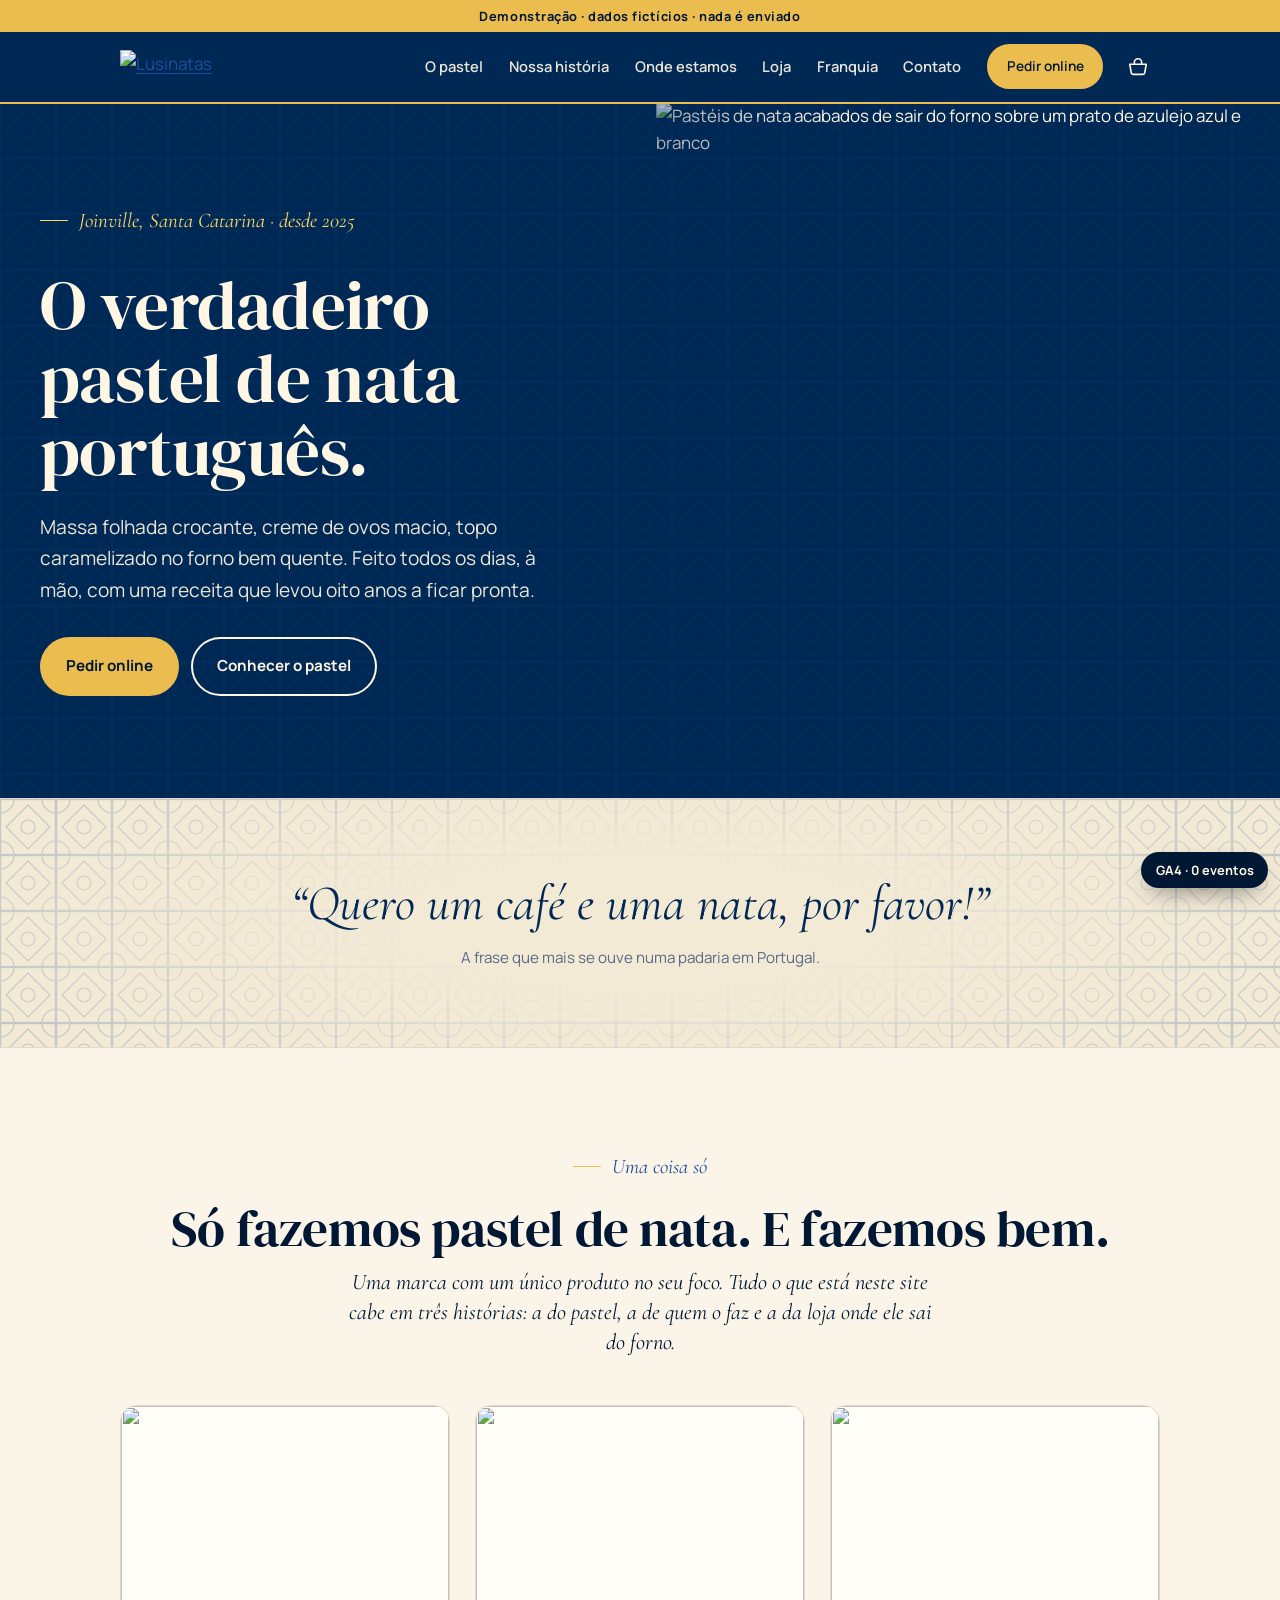
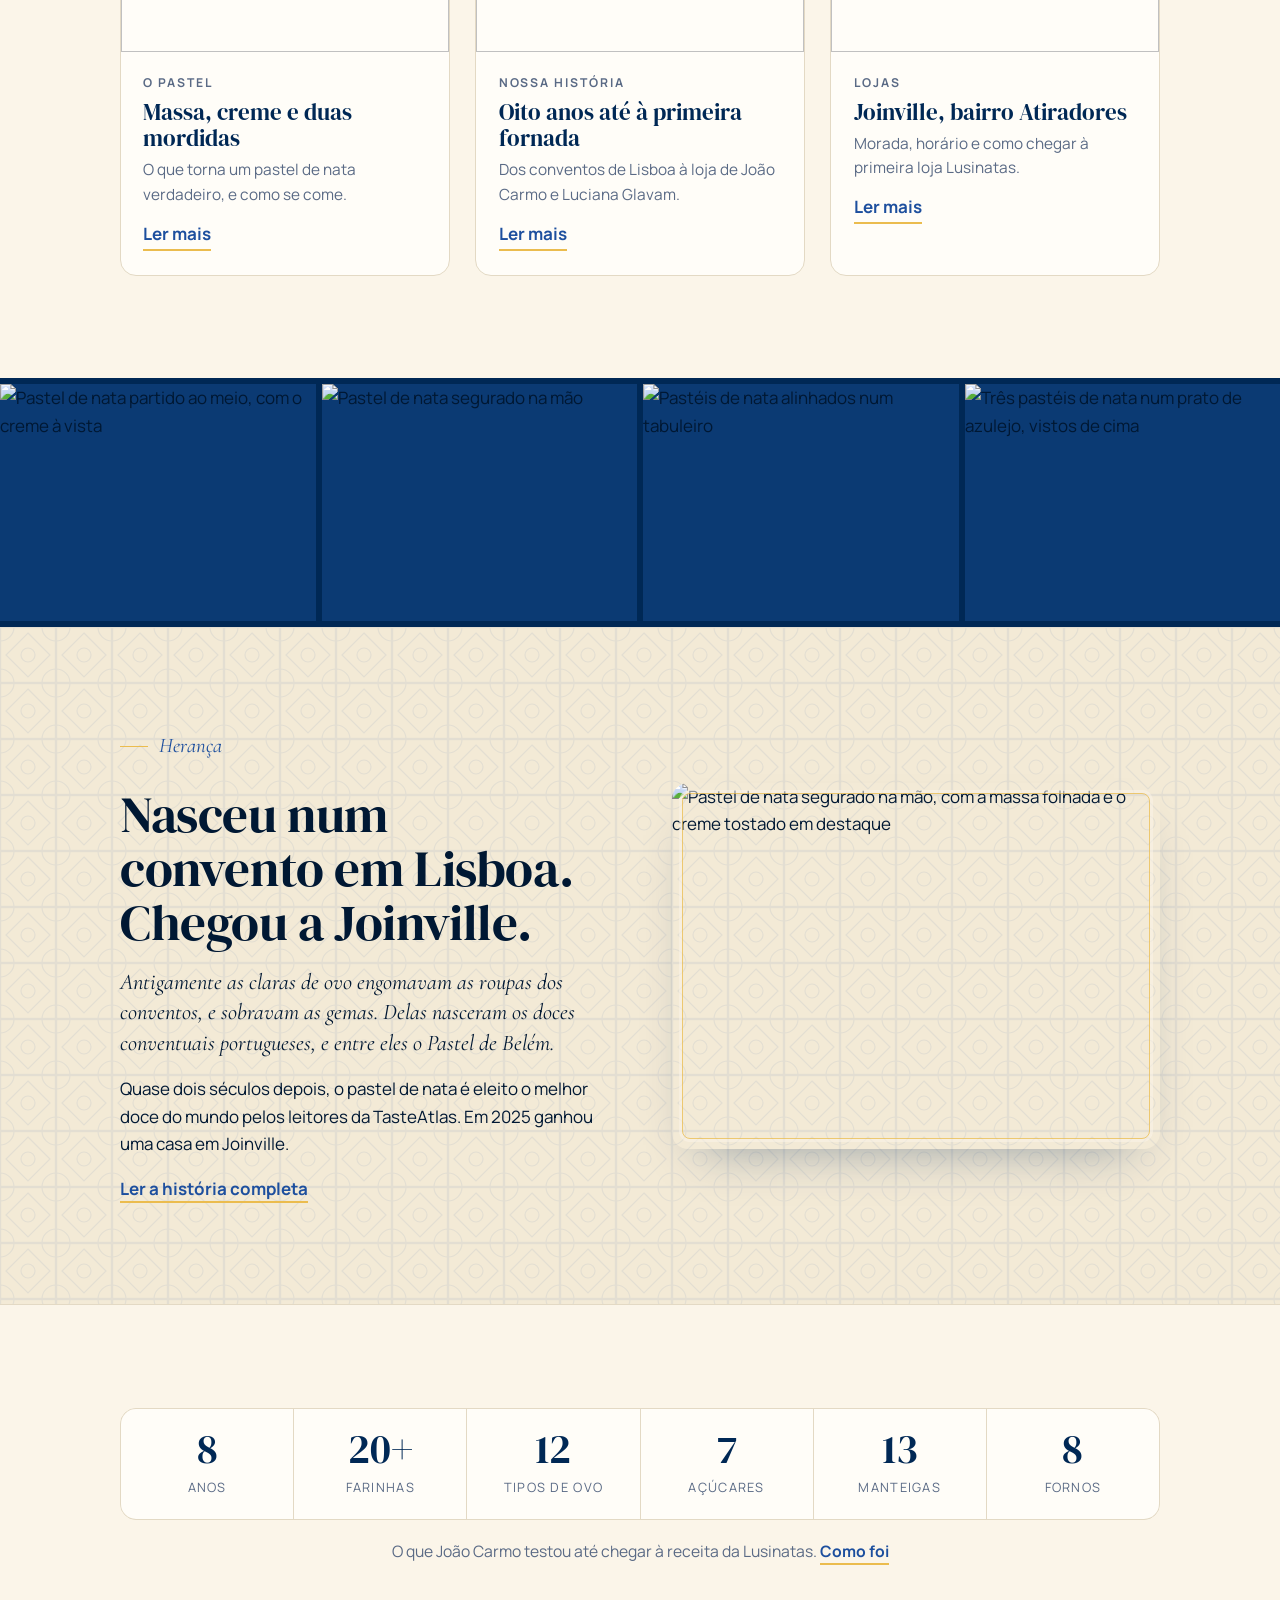
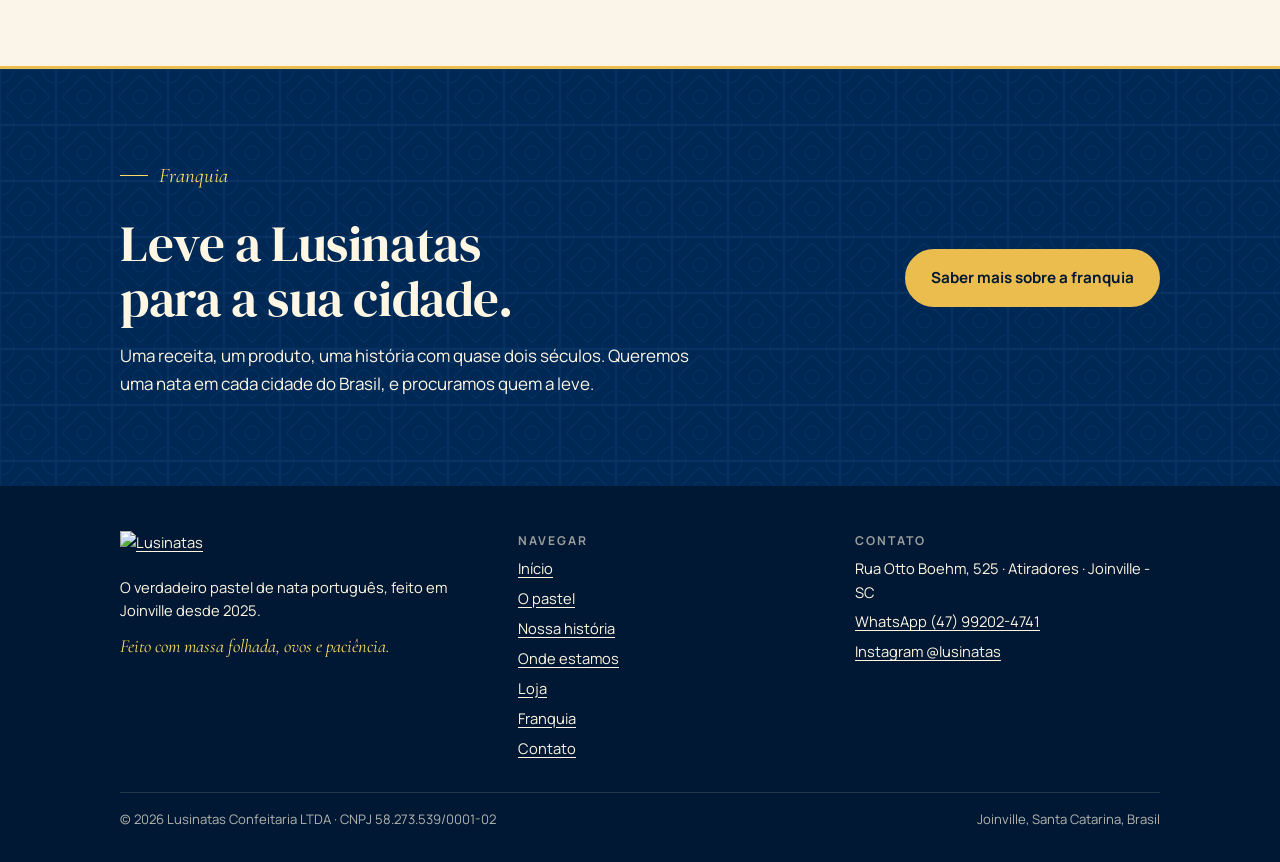
==== commit e9ac7411: "demo da experiência de compra: loja tipo app, checkout Pix, acompanhar pedido, eventos GA4" ====
--- a/index.html
+++ b/index.html
@@ -8,6 +8,7 @@
 <link rel="icon" href="https://lusinatas.com/wp-content/uploads/2025/08/cropped-favicon-270x270.webp" type="image/webp">
 <link rel="preconnect" href="https://fonts.googleapis.com"><link rel="preconnect" href="https://fonts.gstatic.com" crossorigin><link rel="stylesheet" href="https://fonts.googleapis.com/css2?family=DM+Serif+Display&family=Manrope:wght@400;600;700&family=Cormorant+Garamond:ital,wght@1,500;1,600&display=swap">
 <link rel="stylesheet" href="style.css">
+<script>window.dataLayer=window.dataLayer||[];</script><!-- GTM: <script>(function(w,d,s,l,i){w[l]=w[l]||[];w[l].push({"gtm.start":new Date().getTime(),event:"gtm.js"});var f=d.getElementsByTagName(s)[0],j=d.createElement(s);j.async=true;j.src="https://www.googletagmanager.com/gtm.js?id="+i;f.parentNode.insertBefore(j,f);})(window,document,"script","dataLayer","GTM-XXXXXXX");</script> --><script src="app.js"></script>
 </head>
 <body>
 <header class="topo">
--- a/style.css
+++ b/style.css
@@ -357,99 +357,105 @@
 :root[data-theme="dark"] .pn a{color:var(--nata)}
 @media (prefers-color-scheme:dark){:root:not([data-theme="light"]) .pn a{color:var(--nata)}}
 
-/* ---------- loja online ---------- */
-.heroi-loja .wrap{grid-template-columns:1.1fr .9fr;align-items:end}
-@media (max-width:820px){.heroi-loja .wrap{grid-template-columns:1fr}}
-.como{list-style:none;margin:0;padding:0;display:grid;gap:.6rem;justify-self:end;width:100%;max-width:380px}
-.como li{display:grid;grid-template-columns:auto 1fr;grid-template-rows:auto auto;column-gap:.9rem;align-items:center;background:var(--papel);border:1px solid var(--linha);border-radius:12px;padding:.7rem 1rem}
-.como li b{grid-row:1/3;font-family:"DM Serif Display",Georgia,serif;font-weight:400;font-size:1.6rem;color:var(--ouro);line-height:1}
-.como li span{font-weight:700;font-size:.95rem}
-.como li small{color:var(--mudo);font-size:.82rem}
-@media (max-width:820px){.como{max-width:none;justify-self:stretch}}
-
-.loja-online .wrap{display:grid;gap:1.4rem}
-.config{display:grid;grid-template-columns:1.05fr 1fr;background:var(--papel);border:1px solid var(--linha);border-radius:var(--r);overflow:hidden;box-shadow:var(--sombra)}
-.config-foto{position:relative;background:var(--creme-2);min-height:100%}
-.config-foto img{width:100%;height:100%;object-fit:cover;transition:opacity .3s ease}
-.config-foto img.troca{opacity:.35}
-.selo{position:absolute;left:1rem;top:1rem;background:var(--navy);color:var(--claro);font-weight:700;font-size:.82rem;padding:.4rem .8rem;border-radius:999px;letter-spacing:.04em}
-.config-corpo{padding:1.6rem 1.7rem 1.7rem;display:grid;gap:1rem;align-content:start}
-.config-corpo h2{font-size:clamp(1.8rem,3vw,2.4rem)}
-@media (max-width:820px){.config{grid-template-columns:1fr}.config-foto{aspect-ratio:4/3;min-height:0}}
-.produto-desc{color:var(--mudo);font-size:.97rem}
-.opcoes{border:0;padding:0;margin:0;display:grid;gap:.5rem}
-.opcoes legend{padding:0;margin-bottom:.4rem}
-.chips{display:flex;flex-wrap:wrap;gap:.5rem}
-.chips label{cursor:pointer;position:relative}
-.chips input{position:absolute;opacity:0;width:1px;height:1px}
-.chips span{display:inline-flex;flex-direction:column;align-items:center;gap:.05rem;min-width:58px;padding:.5rem .8rem;border-radius:12px;border:1.5px solid var(--linha);background:var(--creme);font-weight:600;font-size:.9rem;line-height:1.2;transition:border-color .15s,background .15s,transform .15s}
-.chips span:hover{border-color:var(--navy)}
-.chips span b{font-family:"DM Serif Display",Georgia,serif;font-weight:400;font-size:1.3rem}
-.chips span small{font-size:.72rem;color:var(--mudo);font-variant-numeric:tabular-nums}
-.chips input:checked + span{border-color:var(--navy);background:var(--navy);color:var(--claro);transform:translateY(-1px)}
-.chips input:checked + span small{color:var(--nata)}
-.chips input:focus-visible + span{outline:3px solid var(--ouro);outline-offset:2px}
-.chips-2 span,.chips-3 span,.chips-quando span{flex-direction:row;padding:.6rem 1rem}
-.dica{font-size:.88rem;color:var(--mudo)}
-.config-acao{display:grid;grid-template-columns:1fr auto;gap:.8rem 1rem;align-items:center;margin-top:.4rem;border-top:1px dashed var(--linha);padding-top:1rem}
-.config-preco{display:grid;line-height:1.15}
-.config-preco small{color:var(--mudo);font-size:.85rem}
-.config-acao .btn{grid-column:1/-1;justify-content:center}
-.preco{font-family:"DM Serif Display",Georgia,serif;font-size:1.45rem;color:var(--navy);font-variant-numeric:tabular-nums;white-space:nowrap}
-:root[data-theme="dark"] .preco{color:var(--nata)}
-@media (prefers-color-scheme:dark){:root:not([data-theme="light"]) .preco{color:var(--nata)}}
-.stepper{display:inline-flex;align-items:center;gap:.2rem;border:1.5px solid var(--navy);border-radius:999px;padding:.15rem}
-.stepper button{width:32px;height:32px;border-radius:50%;border:0;background:transparent;color:var(--navy);font-size:1.15rem;line-height:1;cursor:pointer}
-.stepper button:hover{background:var(--navy);color:var(--claro)}
-.stepper b{min-width:1.6em;text-align:center;font-variant-numeric:tabular-nums;font-size:.95rem}
-:root[data-theme="dark"] .stepper{border-color:var(--claro)} :root[data-theme="dark"] .stepper button{color:var(--claro)}
-@media (prefers-color-scheme:dark){:root:not([data-theme="light"]) .stepper{border-color:var(--claro)} :root:not([data-theme="light"]) .stepper button{color:var(--claro)}}
-
-.grupo-cab{display:flex;align-items:baseline;gap:.8rem;margin-top:1.2rem}
-.grupo-titulo{font-size:1.7rem}
-.etiqueta{font-family:"Cormorant Garamond",Georgia,serif;font-style:italic;font-size:1.05rem;color:var(--azul)}
-.cards-prod{display:grid;grid-template-columns:1fr 1fr;gap:1.2rem}
-@media (max-width:640px){.cards-prod{grid-template-columns:1fr}}
-.prod{background:var(--papel);border:1px solid var(--linha);border-radius:var(--r);overflow:hidden;transition:box-shadow .25s,transform .25s}
-.cards-prod .prod:hover{box-shadow:var(--sombra);transform:translateY(-2px)}
-.prod-foto{aspect-ratio:4/3;overflow:hidden;background:var(--creme-2)}
-.prod-foto img{width:100%;height:100%;object-fit:cover;transition:transform .6s ease}
-.prod:hover .prod-foto img{transform:scale(1.04)}
-.prod-corpo{padding:1.2rem 1.4rem 1.4rem;display:grid;gap:.6rem}
-.prod-corpo h3{font-size:1.3rem}
-.prod-acao{display:flex;justify-content:space-between;align-items:center;gap:1rem;flex-wrap:wrap;margin-top:.2rem}
-.prod .btn-linha{color:var(--navy);border-color:var(--navy);padding:.6rem 1.1rem;font-size:.9rem}
-.prod .btn-linha:hover{background:var(--navy);color:var(--claro)}
-:root[data-theme="dark"] .prod .btn-linha{color:var(--claro);border-color:var(--claro)}
-@media (prefers-color-scheme:dark){:root:not([data-theme="light"]) .prod .btn-linha{color:var(--claro);border-color:var(--claro)}}
-.bebidas{list-style:none;margin:0;padding:0;background:var(--papel);border:1px solid var(--linha);border-radius:var(--r);overflow:hidden}
-.bebidas li{display:grid;grid-template-columns:1fr auto auto;gap:1rem;align-items:center;padding:.7rem 1.2rem;border-bottom:1px dashed var(--linha);border-radius:0}
-.bebidas li:last-child{border-bottom:0}
-.bebidas .preco{font-size:1.05rem}
-.bebidas .acao-slot{min-width:104px;display:flex;justify-content:flex-end}
-.rever{display:flex;justify-content:space-between;align-items:center;gap:1rem;flex-wrap:wrap;background:var(--navy);color:var(--claro);border-radius:var(--r);padding:1.1rem 1.4rem}
-.rever b{display:block;font-family:"DM Serif Display",Georgia,serif;font-weight:400;font-size:1.3rem}
-.rever span{color:rgba(255,246,227,.8);font-size:.9rem}
-.rever[hidden]{display:none}
-
-/* gaveta do pedido */
-html.gaveta-aberta{overflow:hidden}
-.gaveta-fundo{position:fixed;inset:0;background:rgba(0,24,51,.55);z-index:40;backdrop-filter:blur(2px)}
-.gaveta-fundo[hidden]{display:none}
-.gaveta{position:fixed;top:0;right:0;bottom:0;width:min(460px,100%);background:var(--creme);z-index:41;display:grid;grid-template-rows:auto 1fr auto;transform:translateX(100%);transition:transform .28s ease;box-shadow:-20px 0 50px -30px rgba(0,0,0,.5);padding-top:env(safe-area-inset-top,0px)}
-.gaveta.aberta{transform:translateX(0)}
-.gaveta-topo{display:flex;justify-content:space-between;align-items:center;padding:1.1rem 1.4rem .9rem;border-bottom:1px solid var(--linha);background:var(--papel)}
-.gaveta-topo h2{font-size:1.5rem}
-.fechar{width:40px;height:40px;border-radius:50%;border:1.5px solid var(--linha);background:transparent;font-size:1.5rem;line-height:1;cursor:pointer;color:inherit}
-.fechar:hover{border-color:var(--navy)}
-.gaveta-corpo{overflow-y:auto;padding:1rem 1.4rem 1.4rem;display:grid;gap:1.2rem;align-content:start}
-.passo{display:grid;gap:.7rem;background:var(--papel);border:1px solid var(--linha);border-radius:var(--r);padding:1rem 1.1rem 1.1rem}
-.passo[hidden]{display:none}
-.passo h3{font-size:1.05rem;display:flex;align-items:center;gap:.6rem}
-.passo h3 i{font-style:normal;font-family:"DM Serif Display",Georgia,serif;width:26px;height:26px;border-radius:50%;background:var(--ouro);color:#001833;display:grid;place-items:center;font-size:.95rem}
-.vazio{display:grid;gap:.8rem;justify-items:center;text-align:center;padding:1.5rem 0}
-.vazio img{width:60%;border-radius:var(--r)}
-.vazio[hidden]{display:none}
+/* ---------- demo: banner + painel GA4 ---------- */
+.demo-banner{background:var(--ouro);color:#001833;text-align:center;font-size:.8rem;font-weight:700;letter-spacing:.04em;padding:.35rem var(--gutter)}
+.demo-eventos{position:fixed;right:12px;bottom:calc(12px + env(safe-area-inset-bottom,0px));z-index:60;font-size:.8rem;max-width:min(320px,calc(100% - 24px))}
+.de-toggle{border:0;border-radius:999px;background:var(--texto);color:var(--claro);padding:.5rem .9rem;font:inherit;font-size:.8rem;font-weight:700;cursor:pointer;box-shadow:0 10px 24px -10px rgba(0,0,0,.6)}
+.de-corpo{margin-top:.5rem;background:var(--papel);border:1px solid var(--linha);border-radius:12px;padding:.7rem .8rem;display:grid;gap:.5rem;box-shadow:var(--sombra)}
+.de-corpo[hidden]{display:none}
+.de-canal{font-weight:700;color:var(--azul)}
+.de-corpo ul{list-style:none;margin:0;padding:0;display:grid;gap:.25rem;max-height:180px;overflow:auto}
+.de-corpo li{display:flex;justify-content:space-between;gap:.6rem;border-bottom:1px dashed var(--linha);padding:.2rem 0;font-variant-numeric:tabular-nums}
+.de-corpo li b{font-family:ui-monospace,SFMono-Regular,Menlo,monospace;font-weight:600}
+.de-corpo li span{color:var(--mudo)}
+.de-acoes{display:flex;flex-wrap:wrap;gap:.3rem;align-items:center;color:var(--mudo)}
+.de-acoes button,.de-limpar{border:1px solid var(--linha);background:var(--creme);border-radius:999px;padding:.2rem .6rem;font:inherit;font-size:.75rem;cursor:pointer;color:inherit}
+.de-acoes button:hover,.de-limpar:hover{border-color:var(--navy)}
+@media (max-width:920px){.demo-eventos{bottom:auto;top:calc(78px + env(safe-area-inset-top,0px))}}
+
+/* ---------- app shell (loja + pedido) ---------- */
+.app{width:min(480px,100%);margin-inline:auto;background:var(--creme);min-height:70vh;position:relative}
+@media (min-width:921px){.app{border-inline:1px solid var(--linha);box-shadow:var(--sombra);margin-block:1.5rem;border-radius:var(--r);overflow:hidden}}
+.ecra{display:grid;gap:1rem;padding:0 var(--gutter) 6.5rem;align-content:start}
+.ecra[hidden]{display:none}
+.app-topo{display:grid;gap:.5rem;padding-top:.9rem}
+.morada-btn{display:grid;grid-template-columns:1fr auto;grid-template-rows:auto auto;column-gap:.6rem;text-align:left;border:0;background:transparent;padding:0;font:inherit;color:inherit;cursor:pointer}
+.morada-btn small{grid-column:1;font-size:.72rem;text-transform:uppercase;letter-spacing:.14em;color:var(--mudo);font-weight:700}
+.morada-btn b{grid-column:1;font-size:1rem;overflow:hidden;text-overflow:ellipsis;white-space:nowrap}
+.morada-btn .seta{grid-row:1/3;grid-column:2;align-self:center;color:var(--azul);font-size:1.1rem}
+.eta-chip{display:flex;gap:.6rem;align-items:baseline;background:var(--papel);border:1px solid var(--linha);border-radius:999px;padding:.4rem .9rem;font-size:.82rem;color:var(--mudo)}
+.eta-chip b{color:var(--navy);font-size:.95rem}
+.loja-cartao{display:grid;grid-template-columns:64px 1fr;gap:.9rem;align-items:center;background:var(--navy);color:var(--claro);border-radius:var(--r);padding:.9rem 1rem}
+.loja-logo{width:64px;height:64px;border-radius:14px;background:#001833;display:grid;place-items:center;padding:8px}
+.loja-logo img{width:100%;height:auto}
+.loja-meta h1{font-size:1.35rem}
+.loja-meta p{font-size:.82rem;color:rgba(255,246,227,.85)}
+.loja-meta .estrela{color:var(--nata);font-weight:700}
+.loja-meta .aberto{color:#7BE3A0;font-weight:700}
+.loja-sub{opacity:.8}
+.cats{position:sticky;top:calc(70px + env(safe-area-inset-top,0px));z-index:5;display:flex;gap:.4rem;overflow-x:auto;padding:.5rem 0;margin:0 calc(-1 * var(--gutter));padding-inline:var(--gutter);background:var(--creme);scrollbar-width:none;border-bottom:1px solid var(--linha)}
+.cats::-webkit-scrollbar{display:none}
+.cats a{flex:none;text-decoration:none;color:var(--texto);font-weight:700;font-size:.9rem;padding:.45rem .9rem;border-radius:999px;border:1.5px solid var(--linha);background:var(--papel)}
+.cats a.ativa{background:var(--navy);color:var(--claro);border-color:var(--navy)}
+.destaque-fornada{display:grid;grid-template-columns:96px 1fr;gap:.9rem;align-items:center;background:var(--papel);border:1px solid var(--linha);border-radius:var(--r);overflow:hidden}
+.destaque-fornada img{width:96px;height:96px;object-fit:cover}
+.destaque-fornada div{display:grid;gap:.1rem;padding-right:.8rem}
+.destaque-fornada b{font-family:"DM Serif Display",Georgia,serif;font-weight:400;font-size:1.15rem;color:var(--navy)}
+.destaque-fornada span:last-child{font-size:.85rem;color:var(--mudo)}
+.cat-sec{display:grid;gap:.6rem;scroll-margin-top:130px}
+.cat-sec h2{font-size:1.35rem}
+.cat-sec h2 small{font-family:"Cormorant Garamond",Georgia,serif;font-style:italic;font-size:1rem;color:var(--azul);margin-left:.4rem}
+.lista-prod{list-style:none;margin:0;padding:0;display:grid;gap:.6rem}
+.prod-row{position:relative}
+.prod-abrir{width:100%;display:grid;grid-template-columns:1fr auto;gap:.9rem;align-items:center;text-align:left;background:var(--papel);border:1px solid var(--linha);border-radius:14px;padding:.8rem .9rem;font:inherit;color:inherit;cursor:pointer;transition:transform .15s,box-shadow .15s}
+.prod-abrir:hover{transform:translateY(-1px);box-shadow:var(--sombra)}
+.prod-txt{display:grid;gap:.15rem}
+.prod-txt b{font-size:1rem}
+.prod-txt small{color:var(--mudo);font-size:.82rem;line-height:1.35}
+.prod-txt em{font-style:normal;font-weight:700;color:var(--navy);font-size:.95rem;margin-top:.15rem}
+.prod-thumb{width:84px;height:84px;border-radius:10px;overflow:hidden;background:var(--creme-2)}
+.prod-thumb img{width:100%;height:100%;object-fit:cover}
+.prod-qtd{position:absolute;top:-6px;left:-6px;min-width:22px;height:22px;border-radius:999px;background:var(--ouro);color:#001833;font-size:.75rem;font-weight:800;display:grid;place-items:center;padding:0 6px}
+.prod-qtd[hidden]{display:none}
+.app-nota{font-size:.8rem}
+
+/* barra da sacola */
+.sacola-bar{position:fixed;left:50%;transform:translateX(-50%);bottom:0;width:min(480px,100%);z-index:25;display:flex;justify-content:space-between;align-items:center;gap:1rem;padding:.7rem var(--gutter);padding-bottom:calc(.7rem + env(safe-area-inset-bottom,0px));background:var(--navy);color:var(--claro);box-shadow:0 -2px 0 var(--ouro);font-weight:700}
+.sacola-bar[hidden]{display:none}
+.sacola-bar .btn{padding:.65rem 1.1rem;font-size:.9rem}
+@media (min-width:921px){.sacola-bar{border-radius:var(--r) var(--r) 0 0}}
+
+/* folhas (bottom sheets) */
+html.folha-aberta{overflow:hidden}
+.folha-fundo{position:fixed;inset:0;background:rgba(0,24,51,.55);z-index:40;backdrop-filter:blur(2px)}
+.folha-fundo[hidden]{display:none}
+.folha{position:fixed;left:50%;bottom:0;transform:translate(-50%,105%);width:min(480px,100%);max-height:92vh;max-height:92svh;background:var(--creme);z-index:41;border-radius:20px 20px 0 0;display:grid;grid-template-rows:auto 1fr auto;transition:transform .28s ease;box-shadow:0 -20px 50px -30px rgba(0,0,0,.6);overflow:hidden}
+.folha.aberta{transform:translate(-50%,0)}
+.folha-fechar{position:absolute;top:.6rem;right:.6rem;z-index:2;width:36px;height:36px;border-radius:50%;border:0;background:rgba(255,255,255,.9);color:#001833;font-size:1.4rem;line-height:1;cursor:pointer}
+.folha-foto{aspect-ratio:16/10;overflow:hidden;background:var(--creme-2)}
+.folha-foto img{width:100%;height:100%;object-fit:cover}
+.folha-corpo{overflow-y:auto;padding:1rem var(--gutter);display:grid;gap:.9rem;align-content:start}
+.folha-corpo h2{font-size:1.5rem}
+.folha-pe{display:flex;gap:.8rem;align-items:center;padding:.8rem var(--gutter);padding-bottom:calc(.8rem + env(safe-area-inset-bottom,0px));border-top:1px solid var(--linha);background:var(--papel)}
+.folha-pe .btn{flex:1;justify-content:center}
+.folha-morada{grid-template-rows:1fr}
+.folha-morada .folha-corpo{padding-top:1.2rem}
+
+/* passos (sacola, endereço, entrar, pagamento) */
+.passo-topo{display:grid;grid-template-columns:40px 1fr 40px;align-items:center;padding-top:.6rem;position:sticky;top:calc(70px + env(safe-area-inset-top,0px));background:var(--creme);z-index:5}
+.passo-topo h2{text-align:center;font-size:1.25rem;font-family:"Manrope",sans-serif;font-weight:700}
+.voltar{width:40px;height:40px;border-radius:50%;border:1.5px solid var(--linha);background:var(--papel);font-size:1.6rem;line-height:1;cursor:pointer;color:var(--navy);text-decoration:none;display:grid;place-items:center}
+.passo-pe{position:sticky;bottom:0;padding:.8rem 0;padding-bottom:calc(.8rem + env(safe-area-inset-bottom,0px));background:linear-gradient(180deg,transparent,var(--creme) 30%)}
+.sacola-loja{display:grid;grid-template-columns:44px 1fr;gap:.7rem;align-items:center;background:var(--navy);color:var(--claro);border-radius:12px;padding:.6rem .8rem}
+.sacola-loja img{width:44px;height:auto}
+.sacola-loja div{display:grid;line-height:1.25}
+.sacola-loja span{font-size:.8rem;opacity:.85}
+.mais-itens{font-weight:700;color:var(--azul);text-decoration:none;padding:.5rem 0}
+.resumo{display:grid;gap:.4rem;border-top:1px solid var(--linha);padding-top:.8rem}
+.resumo div{display:flex;justify-content:space-between;font-size:.95rem}
+.resumo .total{font-family:"DM Serif Display",Georgia,serif;font-size:1.3rem;color:var(--navy);border-top:1px dashed var(--linha);padding-top:.5rem;margin-top:.2rem}
+:root[data-theme="dark"] .resumo .total{color:var(--nata)}
+@media (prefers-color-scheme:dark){:root:not([data-theme="light"]) .resumo .total{color:var(--nata)}}
 .linhas{list-style:none;margin:0;padding:0;display:grid}
 .linhas li{display:grid;grid-template-columns:52px 1fr auto;grid-template-rows:auto auto;gap:.2rem .8rem;align-items:center;padding:.7rem 0;border-bottom:1px dashed var(--linha);font-size:.93rem}
 .linhas li:last-child{border-bottom:0}
@@ -459,49 +465,117 @@
 .linha-info small{color:var(--mudo)}
 .linhas .stepper{grid-column:2;justify-self:start;transform:scale(.9);transform-origin:left center}
 .linha-preco{grid-column:3;grid-row:1/3;font-variant-numeric:tabular-nums;white-space:nowrap;font-weight:700}
-.entrega-gratis{display:grid;gap:.4rem}
-.entrega-gratis[hidden]{display:none}
-.barra{height:8px;border-radius:999px;background:var(--creme-2);overflow:hidden}
-.barra span{display:block;height:100%;width:0;background:linear-gradient(90deg,var(--ouro),var(--nata));transition:width .3s ease}
-.entrega-gratis p{font-size:.85rem;color:var(--mudo)}
-.sugestao{display:grid;grid-template-columns:56px 1fr auto;gap:.8rem;align-items:center;background:var(--creme-2);border-radius:12px;padding:.7rem .8rem}
-.sugestao[hidden]{display:none}
-.sugestao img{width:56px;height:56px;object-fit:cover;border-radius:10px}
-.sugestao b{display:block;font-size:.92rem}
-.sugestao span{font-size:.8rem;color:var(--mudo)}
-.sugestao .btn{padding:.5rem .9rem;font-size:.85rem;color:var(--navy);border-color:var(--navy)}
-.mini-nota{font-size:.84rem;color:var(--mudo)}
+.moradas{list-style:none;margin:0;padding:0;display:grid;gap:.5rem}
+.moradas button{width:100%;display:grid;grid-template-columns:1fr auto;grid-template-rows:auto auto;column-gap:.6rem;text-align:left;background:var(--papel);border:1.5px solid var(--linha);border-radius:12px;padding:.7rem .9rem;font:inherit;color:inherit;cursor:pointer}
+.moradas .sel button{border-color:var(--navy)}
+.moradas b{font-size:.95rem}
+.moradas small{color:var(--mudo);font-size:.8rem}
+.moradas em{grid-column:2;grid-row:1/3;align-self:center;font-style:normal;font-weight:700;color:var(--azul);font-size:.85rem}
+.modo-chips{margin-top:.2rem}
+.eta-caixa{display:grid;background:var(--papel);border:1px solid var(--linha);border-radius:12px;padding:.7rem .9rem;font-size:.9rem}
+.eta-caixa b{color:var(--navy)}
+.eta-caixa span{color:var(--mudo)}
+.codigo{display:flex;gap:.5rem;justify-content:space-between}
+.codigo input{width:100%;aspect-ratio:1/1.2;text-align:center;font:inherit;font-size:1.5rem;border-radius:12px;border:1.5px solid var(--linha);background:var(--papel);color:inherit}
+.codigo input:focus{outline:3px solid var(--ouro);border-color:var(--navy)}
+.ligacao-btn{border:0;background:transparent;font:inherit;font-weight:700;color:var(--azul);cursor:pointer;text-decoration:underline;padding:0}
+.pag-resumo{display:flex;justify-content:space-between;align-items:baseline;background:var(--papel);border:1px solid var(--linha);border-radius:12px;padding:.7rem .9rem}
+.pag-resumo b{font-family:"DM Serif Display",Georgia,serif;font-size:1.4rem;color:var(--navy)}
+.pag-chips span small{font-size:.7rem;color:var(--mudo);margin-left:.3rem}
+.chips input:disabled + span{opacity:.5;cursor:not-allowed}
+.pix{display:grid;gap:1rem;background:var(--papel);border:1px solid var(--linha);border-radius:var(--r);padding:1rem}
+.pix-qr{width:min(220px,70%);margin-inline:auto;aspect-ratio:1;border:6px solid #fff;border-radius:12px;box-shadow:var(--sombra);overflow:hidden}
+.pix-info{display:grid;gap:.6rem;text-align:center}
+.pix-info span{font-size:.88rem;color:var(--mudo)}
+.pix-estado{font-weight:700;color:var(--mudo);display:flex;justify-content:center;align-items:center;gap:.5rem}
+.pix-estado.ok{color:#1B7F4B}
+.pulsar{width:10px;height:10px;border-radius:50%;background:var(--ouro);animation:pulsa 1.2s ease-in-out infinite}
+@keyframes pulsa{0%,100%{transform:scale(.7);opacity:.6}50%{transform:scale(1.2);opacity:1}}
+
+/* pedido (acompanhar) */
+.ped-estado{display:grid;gap:.4rem;padding:.4rem 0}
+.ped-estado h1{font-size:1.7rem}
+.ped-estado p{color:var(--mudo)}
+.eta-grande{display:grid;justify-items:start;background:var(--navy);color:var(--claro);border-radius:var(--r);padding:.8rem 1rem;margin-top:.4rem}
+.eta-grande b{font-family:"DM Serif Display",Georgia,serif;font-weight:400;font-size:1.9rem;line-height:1}
+.eta-grande span{font-size:.8rem;opacity:.8}
+.eta-grande[hidden]{display:none}
+.linha-estado{list-style:none;margin:0;padding:0 0 0 .2rem;display:grid;gap:0}
+.linha-estado li{display:grid;grid-template-columns:22px 1fr;grid-template-rows:auto auto;column-gap:.8rem;padding-bottom:1rem;position:relative}
+.linha-estado li::after{content:"";position:absolute;left:10px;top:22px;bottom:0;width:2px;background:var(--linha)}
+.linha-estado li:last-child::after{display:none}
+.linha-estado i{grid-row:1/3;width:22px;height:22px;border-radius:50%;border:2px solid var(--linha);background:var(--papel);display:grid;place-items:center}
+.linha-estado li.feito i{background:var(--ouro);border-color:var(--ouro)}
+.linha-estado li.feito i::before{content:"✓";font-size:.75rem;font-weight:800;color:#001833;font-style:normal}
+.linha-estado li.atual i{border-color:var(--navy);background:var(--navy);box-shadow:0 0 0 5px rgba(0,40,85,.15);animation:pulsa-anel 1.6s ease-in-out infinite}
+@keyframes pulsa-anel{0%,100%{box-shadow:0 0 0 4px rgba(0,40,85,.12)}50%{box-shadow:0 0 0 8px rgba(0,40,85,.05)}}
+.linha-estado li.feito::after{background:var(--ouro)}
+.linha-estado b{font-size:.98rem;color:var(--mudo)}
+.linha-estado li.atual b,.linha-estado li.feito b{color:var(--texto)}
+.linha-estado small{color:var(--mudo);font-size:.82rem}
+.estafeta{display:grid;gap:.7rem}
+.estafeta[hidden]{display:none}
+.mapa{position:relative;aspect-ratio:16/9;border-radius:var(--r);background-color:var(--creme-2);background-image:var(--azulejo);background-size:56px 56px;border:1px solid var(--linha);overflow:hidden}
+.mapa::before{content:"";position:absolute;inset:0;background:radial-gradient(circle at 50% 50%,rgba(251,245,233,.9) 0,rgba(251,245,233,.75) 30%,rgba(251,245,233,.25) 75%)}
+.mapa .rota{position:absolute;inset:0;width:100%;height:100%}
+.mapa .pino{position:absolute;width:18px;height:18px;border-radius:50% 50% 50% 0;transform:translate(-50%,-100%) rotate(-45deg);border:3px solid var(--navy);background:var(--ouro)}
+.pino-loja{left:8.75%;top:83%}
+.pino-casa{left:91.25%;top:19%;background:#1B7F4B}
+.mapa .moto{position:absolute;left:8.75%;top:83%;transform:translate(-50%,-60%);font-size:1.5rem;filter:drop-shadow(0 4px 6px rgba(0,0,0,.35));transition:left .2s linear,top .2s linear}
+.estafeta-info{display:grid;grid-template-columns:40px 1fr auto;gap:.7rem;align-items:center;background:var(--papel);border:1px solid var(--linha);border-radius:12px;padding:.7rem .9rem}
+.estafeta-info .avatar{width:40px;height:40px;border-radius:50%;background:var(--navy);color:var(--claro);display:grid;place-items:center;font-weight:700}
+.estafeta-info div{display:grid;line-height:1.25}
+.estafeta-info span{font-size:.82rem;color:var(--mudo)}
+.estafeta-info .btn{padding:.5rem .9rem;font-size:.85rem;color:var(--navy);border-color:var(--navy)}
+.wa{display:grid;gap:.6rem}
+.wa h3,.ped-resumo h3{font-size:1.1rem}
+.wa ul{list-style:none;margin:0;padding:.8rem;background:#E7DFCB;border-radius:var(--r);display:grid;gap:.5rem;background-image:var(--azulejo);background-size:56px 56px}
+.wa li{display:grid;justify-items:start;max-width:92%;animation:sobe-wa .25s ease}
+.wa .bolha{background:#fff;color:#111;border-radius:12px 12px 12px 3px;padding:.5rem .7rem;font-size:.86rem;line-height:1.35;box-shadow:0 1px 1px rgba(0,0,0,.1)}
+.wa time{font-size:.7rem;color:var(--mudo);margin-top:.15rem;margin-left:.3rem}
+@keyframes sobe-wa{from{transform:translateY(6px);opacity:0}to{transform:none;opacity:1}}
+.ped-resumo{display:grid;gap:.6rem}
+.ped-resumo ul{list-style:none;margin:0;padding:0;display:grid}
+.ped-resumo li{display:grid;grid-template-columns:44px 1fr auto;gap:.7rem;align-items:center;padding:.5rem 0;border-bottom:1px dashed var(--linha);font-size:.9rem}
+.ped-resumo .linha-img{width:44px;height:44px;grid-row:auto}
+.demo-acoes{display:flex;gap:.6rem;justify-content:space-between;position:static}
+.demo-acoes .btn{flex:1;justify-content:center;color:var(--navy);border-color:var(--navy)}
+.demo-acoes .btn-ouro{color:#001833;border-color:var(--ouro)}
+
+/* partilhado */
+.stepper{display:inline-flex;align-items:center;gap:.2rem;border:1.5px solid var(--navy);border-radius:999px;padding:.15rem}
+.stepper button{width:32px;height:32px;border-radius:50%;border:0;background:transparent;color:var(--navy);font-size:1.15rem;line-height:1;cursor:pointer}
+.stepper button:hover{background:var(--navy);color:var(--claro)}
+.stepper b{min-width:1.6em;text-align:center;font-variant-numeric:tabular-nums;font-size:.95rem}
+.opcoes{border:0;padding:0;margin:0;display:grid;gap:.5rem}
+.opcoes legend{padding:0;margin-bottom:.4rem}
+.chips{display:flex;flex-wrap:wrap;gap:.5rem}
+.chips label{cursor:pointer;position:relative}
+.chips input{position:absolute;opacity:0;width:1px;height:1px}
+.chips span{display:inline-flex;flex-direction:column;align-items:center;gap:.05rem;min-width:52px;padding:.5rem .75rem;border-radius:12px;border:1.5px solid var(--linha);background:var(--papel);font-weight:600;font-size:.9rem;line-height:1.2;transition:border-color .15s,background .15s}
+.chips span:hover{border-color:var(--navy)}
+.chips span b{font-family:"DM Serif Display",Georgia,serif;font-weight:400;font-size:1.25rem}
+.chips span small{font-size:.7rem;color:var(--mudo);font-variant-numeric:tabular-nums}
+.chips input:checked + span{border-color:var(--navy);background:var(--navy);color:var(--claro)}
+.chips input:checked + span small{color:var(--nata)}
+.chips input:focus-visible + span{outline:3px solid var(--ouro);outline-offset:2px}
+.chips-2 span,.chips-3 span{flex-direction:row;padding:.6rem 1rem}
+.dica{font-size:.85rem;color:var(--mudo)}
+.produto-desc{color:var(--mudo);font-size:.95rem}
 .campos{display:grid;grid-template-columns:1fr 1fr;gap:.7rem}
 .campos[hidden]{display:none}
 .campo{display:grid;gap:.3rem}
 .campo-2{grid-column:1/-1}
-.campo input{font:inherit;padding:.65rem .85rem;border-radius:10px;border:1.5px solid var(--linha);background:var(--creme);color:inherit;width:100%}
+.campo input{font:inherit;padding:.7rem .85rem;border-radius:10px;border:1.5px solid var(--linha);background:var(--papel);color:inherit;width:100%}
 .campo input:focus{outline:3px solid var(--ouro);outline-offset:1px;border-color:var(--navy)}
-.campo[hidden]{display:none}
-.gaveta-pe{padding:1rem 1.4rem;padding-bottom:calc(1rem + env(safe-area-inset-bottom,0px));border-top:1px solid var(--linha);background:var(--papel);display:grid;gap:.6rem}
-.gaveta-pe[hidden]{display:none}
-.totais{display:flex;justify-content:space-between;align-items:baseline}
-.totais strong{font-family:"DM Serif Display",Georgia,serif;font-weight:400;font-size:1.6rem;color:var(--navy);font-variant-numeric:tabular-nums}
-:root[data-theme="dark"] .totais strong{color:var(--nata)}
-@media (prefers-color-scheme:dark){:root:not([data-theme="light"]) .totais strong{color:var(--nata)}}
+.mini-nota{font-size:.84rem;color:var(--mudo)}
 .btn-largo{width:100%;justify-content:center}
 .btn[disabled]{opacity:.45;cursor:not-allowed;transform:none}
-.ligacao-peq{font-size:.84rem;color:var(--mudo);text-align:center}
-@media (max-width:640px){.gaveta{width:100%}.campos{grid-template-columns:1fr}}
-
-/* toast + barra móvel */
-.toast{position:fixed;left:50%;bottom:calc(1.2rem + env(safe-area-inset-bottom,0px));transform:translateX(-50%);z-index:39;background:var(--navy);color:var(--claro);border-radius:999px;padding:.6rem .6rem .6rem 1.2rem;display:flex;align-items:center;gap:.9rem;box-shadow:0 14px 30px -12px rgba(0,0,0,.5);font-size:.92rem;max-width:calc(100% - 2rem);animation:sobe .25s ease}
+.toast{position:fixed;left:50%;bottom:calc(5.2rem + env(safe-area-inset-bottom,0px));transform:translateX(-50%);z-index:39;background:var(--texto);color:var(--claro);border-radius:999px;padding:.6rem .6rem .6rem 1.2rem;display:flex;align-items:center;gap:.9rem;box-shadow:0 14px 30px -12px rgba(0,0,0,.5);font-size:.9rem;width:max-content;max-width:calc(100% - 2rem);animation:sobe .25s ease}
+.toast span{white-space:nowrap;overflow:hidden;text-overflow:ellipsis;min-width:0}
 .toast[hidden]{display:none}
-.toast button{border:0;border-radius:999px;background:var(--ouro);color:#001833;font-weight:700;padding:.5rem .9rem;cursor:pointer;font:inherit;font-weight:700;white-space:nowrap}
+.toast button{border:0;border-radius:999px;background:var(--ouro);color:#001833;padding:.5rem .9rem;cursor:pointer;font:inherit;font-weight:700;white-space:nowrap}
 @keyframes sobe{from{transform:translate(-50%,12px);opacity:0}to{transform:translate(-50%,0);opacity:1}}
-.barra-movel{display:none}
-@media (max-width:920px){
-  .barra-movel{position:fixed;left:0;right:0;bottom:0;z-index:25;display:flex;justify-content:space-between;align-items:center;gap:1rem;padding:.7rem var(--gutter);padding-bottom:calc(.7rem + env(safe-area-inset-bottom,0px));background:var(--navy);color:var(--claro);box-shadow:0 -2px 0 var(--ouro);font-weight:700}
-  .barra-movel[hidden]{display:none}
-  .barra-movel .btn{padding:.6rem 1.1rem;font-size:.85rem}
-  .loja-online{padding-bottom:5.5rem}
-  .toast{bottom:calc(4.6rem + env(safe-area-inset-bottom,0px))}
-}
 
 /* pré-visualização (só no ficheiro de preview) */
 [data-vista][hidden]{display:none!important}
